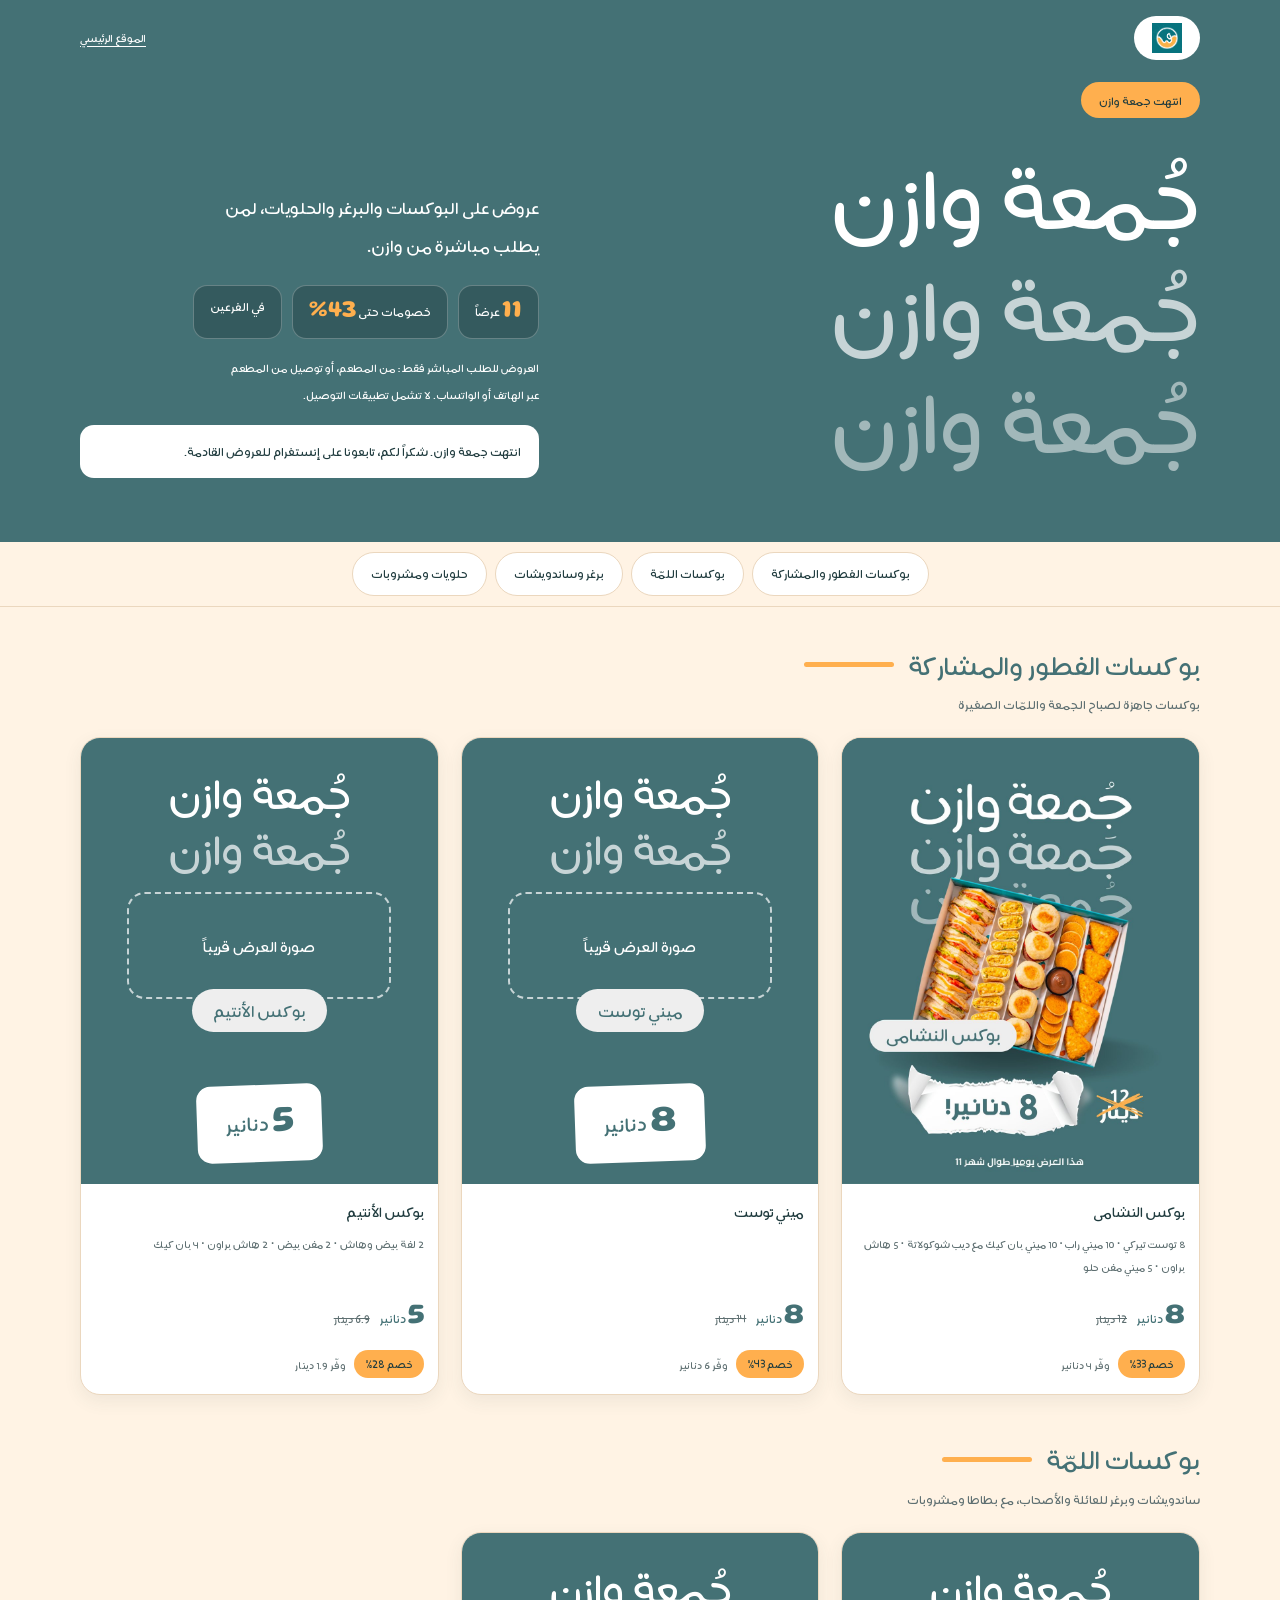
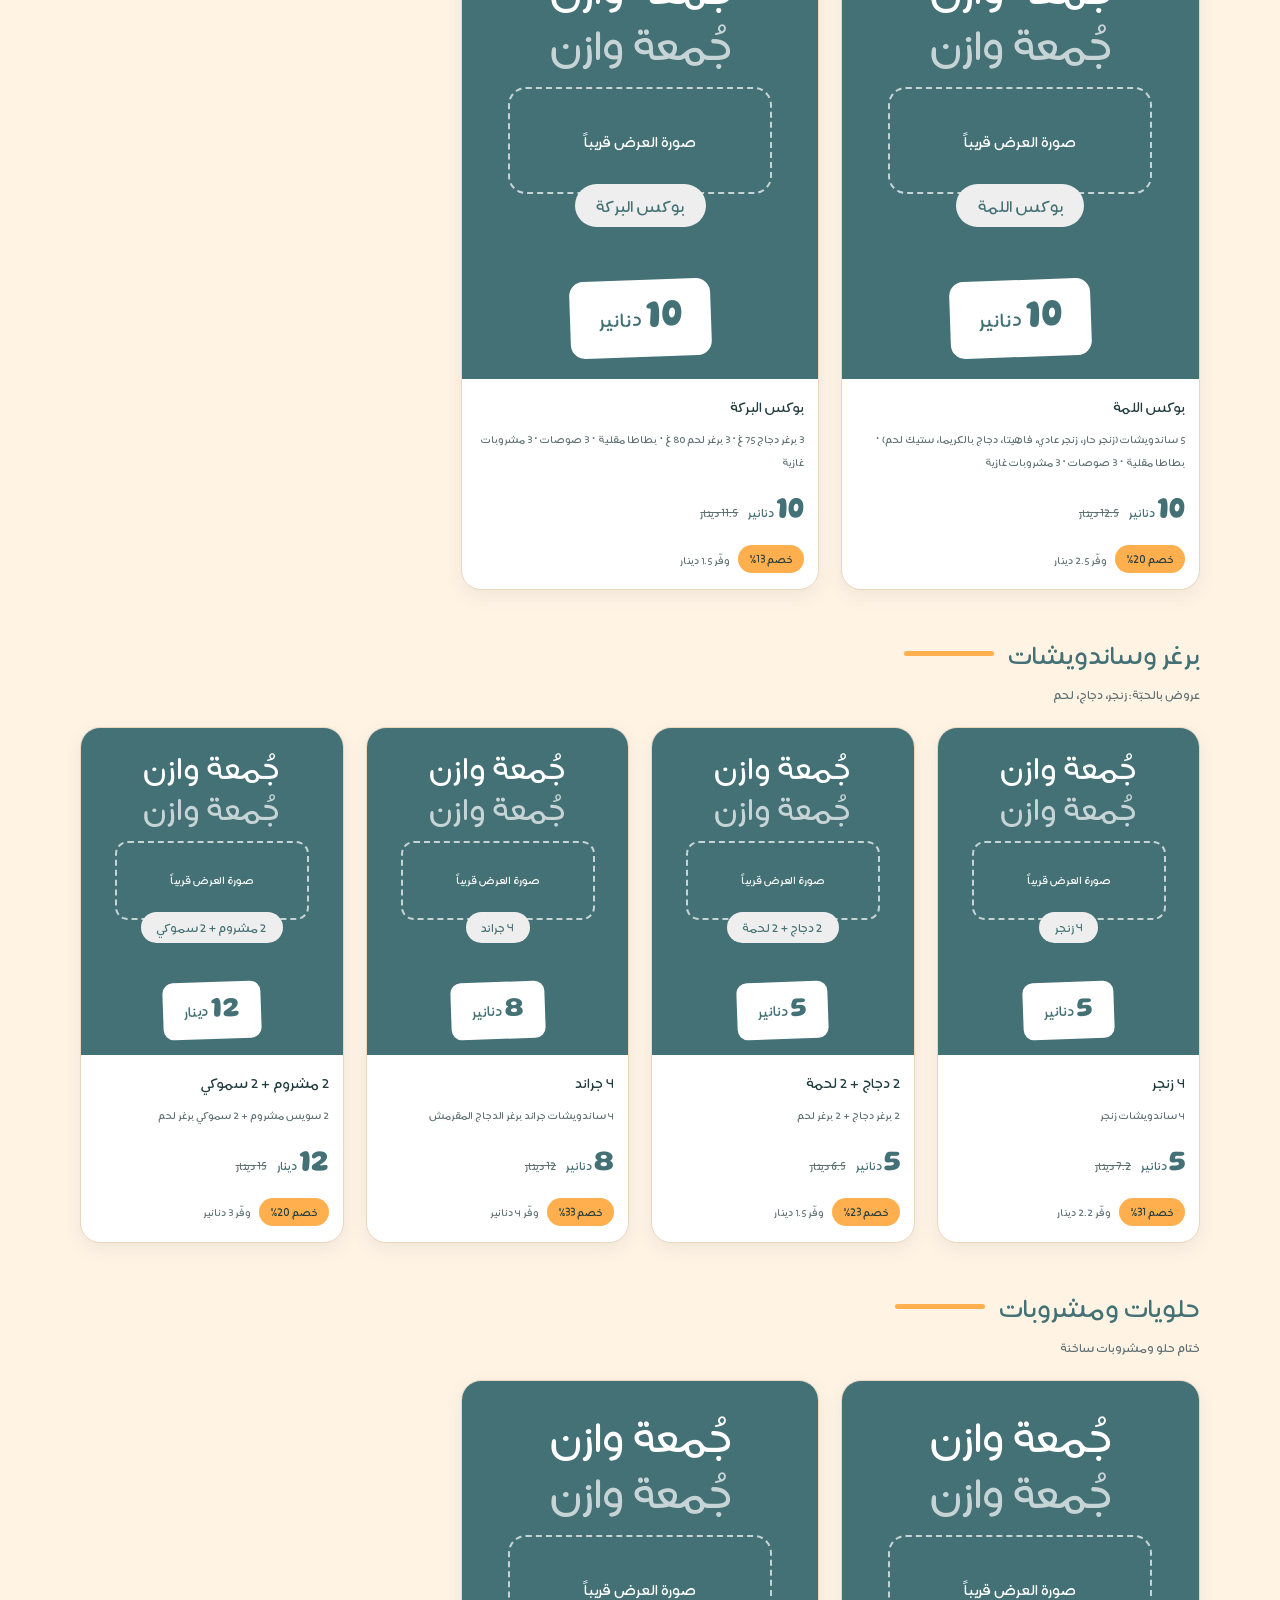
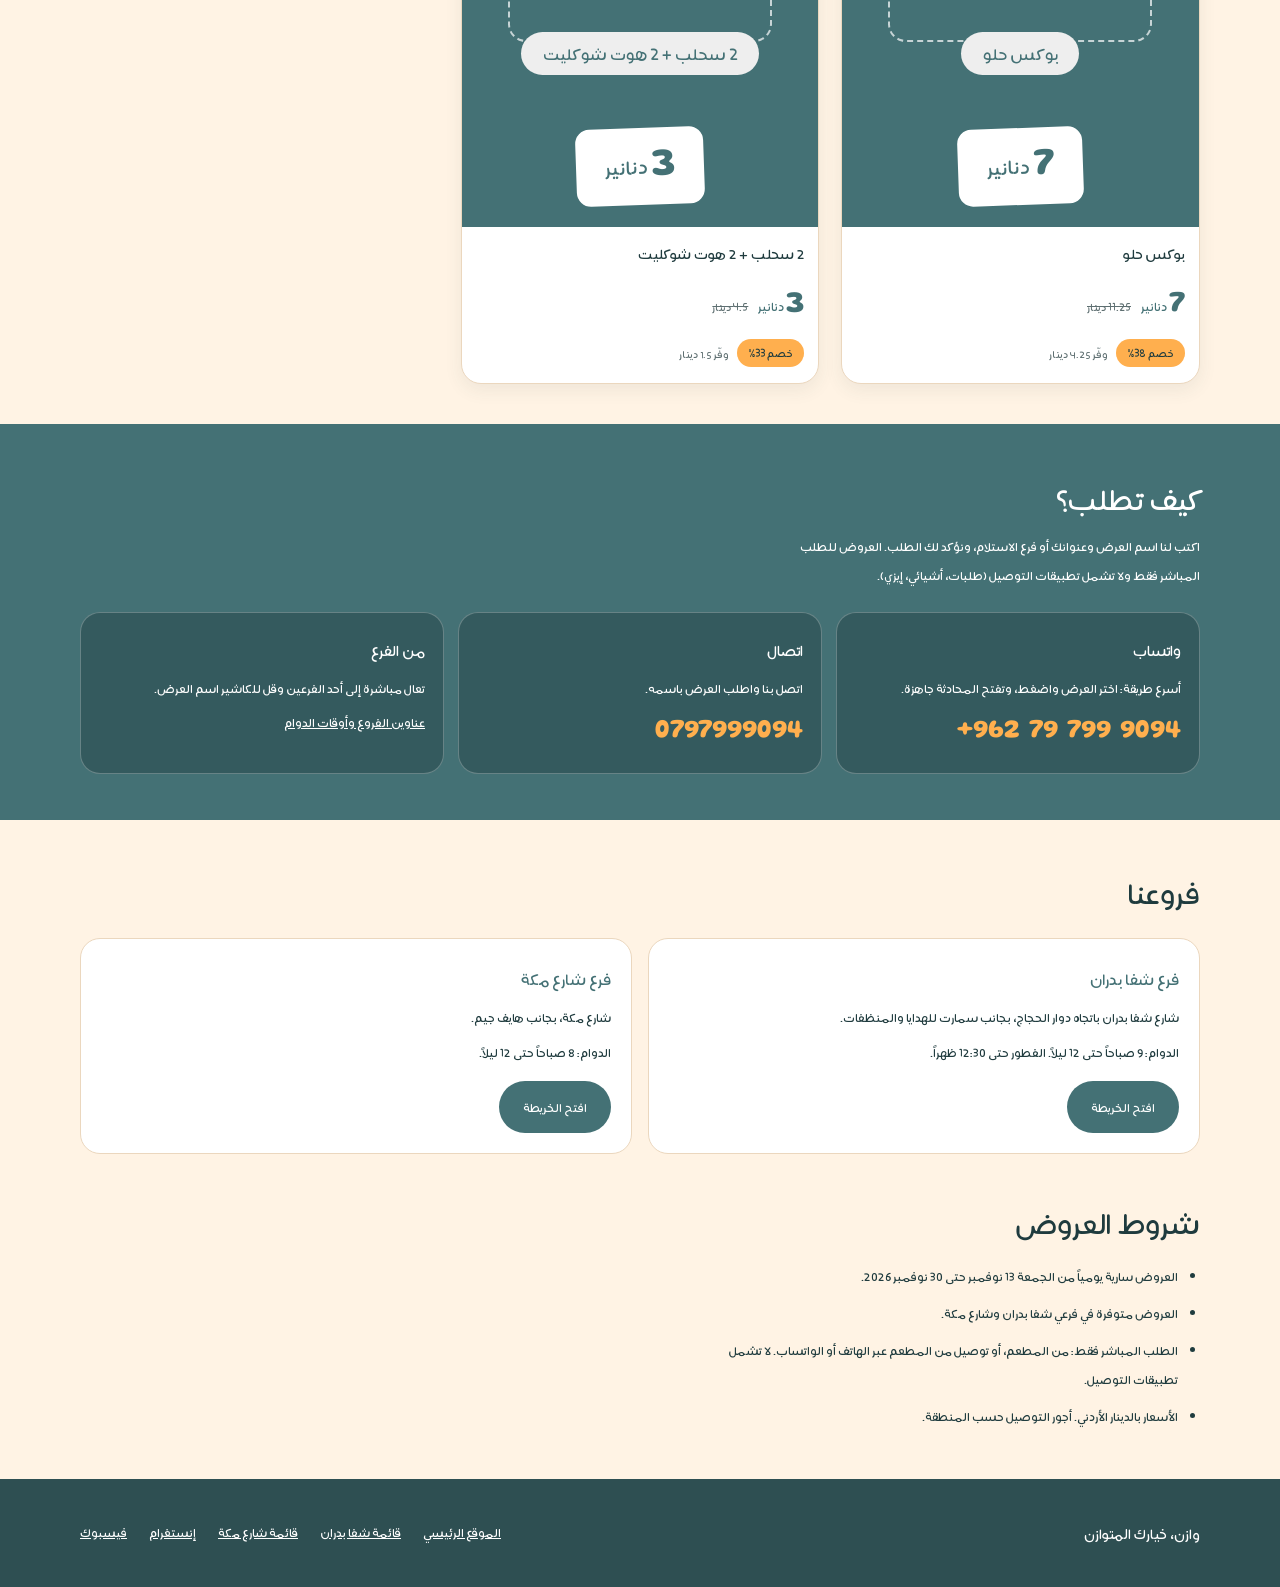
==== NovemberOffers/index.html @ 1a6496a3 "Add november offers" ====
<!doctype html>
<html lang="ar" dir="rtl">
<head>
<meta charset="utf-8">
<meta name="viewport" content="width=device-width, initial-scale=1">
<title>جمعة وازن | عروض الطلب المباشر حتى 30 نوفمبر</title>
<meta name="description" content="11 عرضاً بخصومات حتى 43% من وازن: بوكس النشامى بـ 8 دنانير بدل 12، وبوكس اللمة، وعروض البرغر والحلويات. للطلب المباشر عبر الواتساب أو الهاتف أو من الفرع، من 13 حتى 30 نوفمبر.">
<meta name="theme-color" content="#447175">
<link rel="canonical" href="https://wazenfoods.com/wazen-friday.html">
<meta property="og:type" content="website">
<meta property="og:locale" content="ar_JO">
<meta property="og:title" content="جمعة وازن | عروض الطلب المباشر حتى 30 نوفمبر">
<meta property="og:description" content="بوكس النشامى بـ 8 دنانير بدل 12، وخصومات حتى 43% على البوكسات والبرغر والحلويات. من 13 حتى 30 نوفمبر.">
<meta property="og:url" content="https://wazenfoods.com/wazen-friday.html">
<meta property="og:image" content="https://wazenfoods.com/images/offers/nashama-box.jpg">
<meta name="twitter:card" content="summary_large_image">
<style>
/* Fonts from the brand guideline. Put the files in /fonts with these names;
   until then the page uses the device's Arabic font. */
@font-face{font-family:"Hekaya FF";src:local("Hekaya FF Light"),local("HekayaFF-Light"),url("fonts/HekayaFF-Light.woff2") format("woff2");font-weight:300;font-display:swap}
@font-face{font-family:"Gluten";src:local("Gluten Bold"),url("fonts/Gluten-Bold.woff2") format("woff2");font-weight:700;font-display:swap}

:root{
  --teal:#447175;        /* background colour of the Jumaa Wazen poster */
  --teal-deep:#2E4F52;
  --ink:#1F3B3E;
  --echo-1:#C7D4D6;      /* 2nd echo line in the poster */
  --echo-2:#A2B8BA;      /* 3rd echo line in the poster */
  --orange:#FFAF4E;      /* Orange Pastel, brand guideline (RGB 255,175,78) */
  --cream:#FFF3E4;
  --line:#EBD7BE;
  --muted:#5E6F71;
  --radius:20px;
  --font-ar:"Hekaya FF","Segoe UI",Tahoma,"Noto Sans Arabic",system-ui,sans-serif;
  --font-num:"Gluten","Segoe UI",Tahoma,system-ui,sans-serif;
}
*{box-sizing:border-box}
html{scroll-behavior:smooth;-webkit-text-size-adjust:100%}
@media (prefers-reduced-motion:reduce){html{scroll-behavior:auto}*{transition:none!important}}
body{margin:0;background:var(--cream);color:var(--ink);font-family:var(--font-ar);font-weight:300;font-synthesis:none;font-size:1.0625rem;line-height:1.7}
h1,h2,h3,p,ul{margin:0}
img{max-width:100%;display:block}
a{color:inherit}
:focus-visible{outline:3px solid var(--orange);outline-offset:3px}
.skip{position:absolute;inset-inline-start:12px;top:-80px;background:#fff;color:var(--ink);padding:10px 16px;border-radius:10px;z-index:100}
.skip:focus{top:12px}
.wrap{width:min(1120px,100% - 32px);margin-inline:auto}
.vh{position:absolute;width:1px;height:1px;overflow:hidden;clip:rect(0 0 0 0);white-space:nowrap}
.num{font-family:var(--font-num);font-weight:700}

/* buttons */
.btn{display:inline-flex;align-items:center;justify-content:center;gap:8px;min-height:48px;padding:10px 22px;border-radius:999px;text-decoration:none;font-size:1.05rem;border:2px solid transparent;cursor:pointer;transition:transform .15s}
.btn:hover{transform:translateY(-2px)}
.btn svg{width:20px;height:20px;flex:none}
.btn-primary{background:var(--orange);color:var(--ink)}
.btn-ghost{border-color:#fff;color:#fff}
.btn-ghost:hover{background:rgba(255,255,255,.14)}

/* hero */
.hero{background:var(--teal);color:#fff;padding:16px 0 44px;overflow:hidden}
.top{display:flex;align-items:center;justify-content:space-between;gap:12px;padding-bottom:22px}
.logo{display:inline-flex;align-items:center;background:#fff;border-radius:999px;padding:6px 18px;min-height:44px;text-decoration:none}
.logo img{height:30px;width:auto}
.logo .wm{font-size:1.3rem;color:var(--teal)}
.toplink{font-size:.95rem;text-decoration:underline;text-underline-offset:4px;min-height:44px;display:inline-flex;align-items:center}
.hero-grid{display:grid;gap:8px 40px}
.chip{display:inline-block;background:var(--orange);color:var(--ink);border-radius:999px;padding:6px 18px;font-size:1rem;line-height:1.5}
.title{font-weight:300;line-height:.92;margin:18px 0 6px;font-size:clamp(4rem,19vw,9rem)}
.title span{display:block;white-space:nowrap}
.title span:nth-child(2){color:var(--echo-1)}
.title span:nth-child(3){color:var(--echo-2)}
.lead{font-size:clamp(1.15rem,3.6vw,1.5rem);line-height:1.6;margin-top:14px;max-width:34ch}
.stats{list-style:none;padding:0;margin:20px 0 0;display:flex;flex-wrap:wrap;gap:10px}
.stats li{background:rgba(31,59,62,.4);border:1px solid rgba(255,255,255,.25);border-radius:14px;padding:6px 16px;font-size:1.05rem}
.stats .num{font-size:1.5rem;color:var(--orange)}
.cta{display:flex;flex-wrap:wrap;gap:12px;margin-top:24px}
.note{margin-top:16px;font-size:.98rem;max-width:46ch}
.ended-note{display:none;margin-top:16px;background:#fff;color:var(--ink);border-radius:14px;padding:12px 18px}
@media (min-width:900px){
  .hero{padding-bottom:64px}
  .hero-grid{grid-template-columns:1.15fr .85fr;align-items:end}
  .title{font-size:clamp(5rem,9.5vw,8.5rem)}
}

/* category nav */
.cats{background:var(--cream);position:sticky;top:0;z-index:20;border-bottom:1px solid var(--line)}
.cats ul{display:flex;gap:8px;overflow-x:auto;padding:10px 16px;margin:0;list-style:none;scrollbar-width:none;justify-content:flex-start}
.cats ul::-webkit-scrollbar{display:none}
.cats a{white-space:nowrap;display:inline-flex;align-items:center;min-height:44px;padding:0 18px;border-radius:999px;background:#fff;border:1px solid var(--line);text-decoration:none}
.cats a:hover{border-color:var(--teal)}
@media (min-width:900px){.cats ul{justify-content:center}}

/* offers */
.cat{padding-block:34px 6px;scroll-margin-top:64px}
.cat h2{font-weight:300;font-size:clamp(1.7rem,5vw,2.3rem);line-height:1.3;color:var(--teal);display:flex;align-items:center;gap:14px}
.cat h2::after{content:"";height:5px;width:90px;background:var(--orange);border-radius:5px}
.sub{color:var(--muted);margin-top:2px}
.grid{display:grid;grid-template-columns:repeat(2,minmax(0,1fr));gap:14px;margin-top:18px}
@media (min-width:900px){
  .grid{gap:22px}
  .grid.c3{grid-template-columns:repeat(3,minmax(0,1fr))}
  .grid.c4{grid-template-columns:repeat(4,minmax(0,1fr))}
  .grid.c2{grid-template-columns:repeat(3,minmax(0,1fr))}
}
.card{background:#fff;border-radius:var(--radius);overflow:hidden;border:1px solid var(--line);display:flex;flex-direction:column;box-shadow:0 6px 18px rgba(46,79,82,.08);scroll-margin-top:72px}
.poster{position:relative;aspect-ratio:4/5;background:var(--teal);container-type:inline-size;overflow:hidden}
.poster img{position:absolute;inset:0;width:100%;height:100%;object-fit:cover}
.body{padding:14px 14px 16px;display:flex;flex-direction:column;gap:8px;flex:1}
.body h3{font-weight:300;font-size:1.25rem;line-height:1.35}
.desc{font-size:.92rem;color:var(--muted);line-height:1.55}
.price{display:flex;align-items:baseline;flex-wrap:wrap;gap:2px 10px;margin-top:auto;padding-top:4px}
.now{color:var(--teal);font-size:1.1rem}
.now .num{font-size:1.9rem}
.was{color:var(--muted);font-size:.95rem}
.save{font-size:.92rem;color:var(--muted);display:flex;align-items:center;flex-wrap:wrap;gap:4px 8px}
.badge{background:var(--orange);color:var(--ink);border-radius:999px;padding:1px 12px;font-size:.95rem}
.card .btn{background:var(--teal);color:#fff;width:100%;min-height:46px;font-size:1.05rem;padding:8px 10px;margin-top:4px;text-align:center}

/* placeholder poster (shown until the real image file exists) */
.ph{position:absolute;inset:0;display:flex;flex-direction:column;align-items:center;padding:7cqw 5cqw 6cqw;color:#fff;text-align:center}
.ph-echo{line-height:.92;font-size:17cqw}
.ph-echo span{display:block}
.ph-echo span:nth-child(2){color:var(--echo-1)}
.ph-frame{margin-top:5cqw;width:74cqw;height:30cqw;border:.8cqw dashed rgba(255,255,255,.7);border-radius:5cqw;display:grid;place-items:center;font-size:6cqw}
.ph-pill{background:#EEE;color:var(--teal);border-radius:999px;padding:1.5cqw 6cqw;font-size:6.5cqw;margin-top:-3cqw;max-width:90cqw;line-height:1.4}
.ph-tag{margin-top:auto;background:#fff;color:var(--teal);border-radius:4cqw;padding:1.5cqw 8cqw;font-size:8cqw;transform:rotate(-2deg)}
.ph-tag .num{font-size:11cqw}

/* how to order */
.order{background:var(--teal);color:#fff;padding-block:46px;margin-top:34px}
.order h2,.branches h2,.terms h2{font-weight:300;font-size:clamp(1.8rem,6vw,2.6rem);line-height:1.3}
.order .intro{margin-top:8px;max-width:60ch}
.ways{display:grid;gap:14px;margin-top:22px}
@media (min-width:800px){.ways{grid-template-columns:repeat(3,1fr)}}
.way{display:flex;flex-direction:column;gap:6px;background:rgba(31,59,62,.4);border:1px solid rgba(255,255,255,.25);border-radius:var(--radius);padding:18px;text-decoration:none;color:#fff}
.way h3{font-weight:300;font-size:1.35rem}
.way .big{font-family:var(--font-num);font-weight:700;font-size:1.7rem;color:var(--orange)}
a.way:hover{border-color:#fff}

/* branches + terms */
.branches{padding-block:44px 8px}
.bgrid{display:grid;gap:16px;margin-top:20px}
@media (min-width:800px){.bgrid{grid-template-columns:repeat(2,1fr)}}
.branch{background:#fff;border:1px solid var(--line);border-radius:var(--radius);padding:20px;display:flex;flex-direction:column;gap:6px}
.branch h3{font-weight:300;font-size:1.4rem;color:var(--teal)}
.branch .btn{align-self:flex-start;margin-top:8px;background:var(--teal);color:#fff}
.terms{padding-block:32px 48px}
.terms ul{margin:14px 0 0;padding-inline-start:1.3em;display:grid;gap:8px;max-width:70ch}

/* footer + sticky bar */
.foot{background:var(--teal-deep);color:#fff;padding:32px 0 104px}
.foot .wrap{display:flex;flex-wrap:wrap;gap:16px 32px;align-items:center;justify-content:space-between}
.foot .tag{font-size:1.25rem}
.foot nav{display:flex;flex-wrap:wrap;gap:6px 22px}
.foot nav a{min-height:44px;display:inline-flex;align-items:center}
.bar{position:fixed;inset-inline:0;bottom:0;z-index:30;display:flex;gap:10px;padding:10px 16px calc(10px + env(safe-area-inset-bottom));background:rgba(31,59,62,.97)}
.bar .btn{flex:1}
@media (min-width:800px){.bar{display:none}.foot{padding-bottom:32px}}

/* after the offer ends (set by the script below) */
.ended .bar,.ended .card .btn,.ended .cta{display:none}
.ended .ended-note{display:block}
</style>
</head>
<body>
<a class="skip" href="#offers">تخطَّ إلى العروض</a>

<header class="hero">
  <div class="wrap">
    <div class="top">
      <a class="logo" href="index.html" aria-label="وازن - الصفحة الرئيسية"><img src="../assets/images/logo.png" alt="وازن" height="30" onerror="this.replaceWith(Object.assign(document.createElement('span'),{className:'wm',textContent:'وازن'}))"></a>
      <a class="toplink" href="index.html">الموقع الرئيسي</a>
    </div>
    <div class="hero-grid">
      <div>
        <p class="chip" id="status">يومياً من الجمعة 13 حتى 30 نوفمبر</p>
        <h1 class="title"><span>جُمعة وازن</span><span aria-hidden="true">جُمعة وازن</span><span aria-hidden="true">جُمعة وازن</span></h1>
      </div>
      <div>
        <p class="lead">عروض على البوكسات والبرغر والحلويات، لمن يطلب مباشرة من وازن.</p>
        <ul class="stats">
          <li><span class="num">11</span> عرضاً</li>
          <li>خصومات حتى <span class="num">43%</span></li>
          <li>في الفرعين</li>
        </ul>
        <div class="cta">
          <a class="btn btn-primary" href="https://wa.me/962797999094?text=%D9%85%D8%B1%D8%AD%D8%A8%D8%A7%D9%8B%20%D9%88%D8%A7%D8%B2%D9%86%D8%8C%20%D8%A8%D8%AF%D9%8A%20%D8%A3%D8%B7%D9%84%D8%A8%20%D9%85%D9%86%20%D8%B9%D8%B1%D9%88%D8%B6%20%D8%AC%D9%85%D8%B9%D8%A9%20%D9%88%D8%A7%D8%B2%D9%86." rel="noopener"><svg viewBox="0 0 24 24" fill="none" stroke="currentColor" stroke-width="2" stroke-linecap="round" stroke-linejoin="round" aria-hidden="true"><path d="M21 12a8 8 0 0 1-11.7 7.1L4 20.5l1.5-4.7A8 8 0 1 1 21 12Z"/></svg>اطلب عبر واتساب</a>
          <a class="btn btn-ghost" href="tel:0797999094"><svg viewBox="0 0 24 24" fill="none" stroke="currentColor" stroke-width="2" stroke-linecap="round" stroke-linejoin="round" aria-hidden="true"><path d="M22 16.9v3a2 2 0 0 1-2.2 2 19.8 19.8 0 0 1-8.6-3.1 19.5 19.5 0 0 1-6-6A19.8 19.8 0 0 1 2.1 4.2 2 2 0 0 1 4.1 2h3a2 2 0 0 1 2 1.7c.1 1 .4 1.9.7 2.8a2 2 0 0 1-.5 2.1L8.1 9.9a16 16 0 0 0 6 6l1.3-1.3a2 2 0 0 1 2.1-.4c.9.3 1.8.6 2.8.7a2 2 0 0 1 1.7 2Z"/></svg>اتصل <bdi dir="ltr">0797999094</bdi></a>
        </div>
        <p class="note">العروض للطلب المباشر فقط: من المطعم، أو توصيل من المطعم عبر الهاتف أو الواتساب. لا تشمل تطبيقات التوصيل.</p>
        <p class="ended-note">انتهت جمعة وازن. شكراً لكم، تابعونا على إنستغرام للعروض القادمة.</p>
      </div>
    </div>
  </div>
</header>

<nav class="cats" aria-label="أقسام العروض"><ul><li><a href="#breakfast">بوكسات الفطور والمشاركة</a></li><li><a href="#lamma">بوكسات اللمّة</a></li><li><a href="#burgers">برغر وساندويشات</a></li><li><a href="#sweet">حلويات ومشروبات</a></li></ul></nav>

<main id="offers">

    <section class="cat" id="breakfast" aria-labelledby="h-breakfast">
      <div class="wrap">
        <h2 id="h-breakfast">بوكسات الفطور والمشاركة</h2>
        <p class="sub">بوكسات جاهزة لصباح الجمعة واللمّات الصغيرة</p>
        <div class="grid c3">
        <article class="card" id="nashama-box">
          <div class="poster">
            <div class="ph" aria-hidden="true">
              <div class="ph-echo"><span>جُمعة وازن</span><span>جُمعة وازن</span></div>
              <div class="ph-frame">صورة العرض قريباً</div>
              <div class="ph-pill">بوكس النشامى</div>
              <div class="ph-tag"><span class="num">8</span> دنانير</div>
            </div>
            <img src="images/offers/nashama-box.jpg" width="1080" height="1350" loading="lazy" alt="بوكس النشامى بسعر 8 دنانير بدل 12 دينار - جمعة وازن" onerror="this.style.display='none'">
          </div>
          <div class="body">
            <h3>بوكس النشامى</h3>
            <p class="desc">8 توست تيركي · 10 ميني راب · 10 ميني بان كيك مع ديب شوكولاتة · 5 هاش براون · 5 ميني مفن حلو</p>
            <p class="price"><span class="now"><span class="num">8</span> دنانير</span> <span class="vh">بدلاً من</span><s class="was">12 دينار</s></p>
            <p class="save"><span class="badge">خصم 33%</span> وفّر 4 دنانير</p>
            <a class="btn" href="https://wa.me/962797999094?text=%D9%85%D8%B1%D8%AD%D8%A8%D8%A7%D9%8B%20%D9%88%D8%A7%D8%B2%D9%86%D8%8C%20%D8%A8%D8%AF%D9%8A%20%D8%A3%D8%B7%D9%84%D8%A8%20%D9%85%D9%86%20%D8%B9%D8%B1%D9%88%D8%B6%20%D8%AC%D9%85%D8%B9%D8%A9%20%D9%88%D8%A7%D8%B2%D9%86%3A%20%D8%A8%D9%88%D9%83%D8%B3%20%D8%A7%D9%84%D9%86%D8%B4%D8%A7%D9%85%D9%89%20%D8%A8%D8%B3%D8%B9%D8%B1%208%20%D8%AF%D9%86%D8%A7%D9%86%D9%8A%D8%B1." rel="noopener" aria-label="اطلب الآن: بوكس النشامى عبر واتساب">اطلب الآن</a>
          </div>
        </article>
        <article class="card" id="mini-toast">
          <div class="poster">
            <div class="ph" aria-hidden="true">
              <div class="ph-echo"><span>جُمعة وازن</span><span>جُمعة وازن</span></div>
              <div class="ph-frame">صورة العرض قريباً</div>
              <div class="ph-pill">ميني توست</div>
              <div class="ph-tag"><span class="num">8</span> دنانير</div>
            </div>
            <img src="images/offers/mini-toast.jpg" width="1080" height="1350" loading="lazy" alt="ميني توست بسعر 8 دنانير بدل 14 دينار - جمعة وازن" onerror="this.style.display='none'">
          </div>
          <div class="body">
            <h3>ميني توست</h3>

            <p class="price"><span class="now"><span class="num">8</span> دنانير</span> <span class="vh">بدلاً من</span><s class="was">14 دينار</s></p>
            <p class="save"><span class="badge">خصم 43%</span> وفّر 6 دنانير</p>
            <a class="btn" href="https://wa.me/962797999094?text=%D9%85%D8%B1%D8%AD%D8%A8%D8%A7%D9%8B%20%D9%88%D8%A7%D8%B2%D9%86%D8%8C%20%D8%A8%D8%AF%D9%8A%20%D8%A3%D8%B7%D9%84%D8%A8%20%D9%85%D9%86%20%D8%B9%D8%B1%D9%88%D8%B6%20%D8%AC%D9%85%D8%B9%D8%A9%20%D9%88%D8%A7%D8%B2%D9%86%3A%20%D9%85%D9%8A%D9%86%D9%8A%20%D8%AA%D9%88%D8%B3%D8%AA%20%D8%A8%D8%B3%D8%B9%D8%B1%208%20%D8%AF%D9%86%D8%A7%D9%86%D9%8A%D8%B1." rel="noopener" aria-label="اطلب الآن: ميني توست عبر واتساب">اطلب الآن</a>
          </div>
        </article>
        <article class="card" id="intim-box">
          <div class="poster">
            <div class="ph" aria-hidden="true">
              <div class="ph-echo"><span>جُمعة وازن</span><span>جُمعة وازن</span></div>
              <div class="ph-frame">صورة العرض قريباً</div>
              <div class="ph-pill">بوكس الأنتيم</div>
              <div class="ph-tag"><span class="num">5</span> دنانير</div>
            </div>
            <img src="images/offers/intim-box.jpg" width="1080" height="1350" loading="lazy" alt="بوكس الأنتيم بسعر 5 دنانير بدل 6.9 دينار - جمعة وازن" onerror="this.style.display='none'">
          </div>
          <div class="body">
            <h3>بوكس الأنتيم</h3>
            <p class="desc">2 لفة بيض وهاش · 2 مفن بيض · 2 هاش براون · 4 بان كيك</p>
            <p class="price"><span class="now"><span class="num">5</span> دنانير</span> <span class="vh">بدلاً من</span><s class="was">6.9 دينار</s></p>
            <p class="save"><span class="badge">خصم 28%</span> وفّر 1.9 دينار</p>
            <a class="btn" href="https://wa.me/962797999094?text=%D9%85%D8%B1%D8%AD%D8%A8%D8%A7%D9%8B%20%D9%88%D8%A7%D8%B2%D9%86%D8%8C%20%D8%A8%D8%AF%D9%8A%20%D8%A3%D8%B7%D9%84%D8%A8%20%D9%85%D9%86%20%D8%B9%D8%B1%D9%88%D8%B6%20%D8%AC%D9%85%D8%B9%D8%A9%20%D9%88%D8%A7%D8%B2%D9%86%3A%20%D8%A8%D9%88%D9%83%D8%B3%20%D8%A7%D9%84%D8%A3%D9%86%D8%AA%D9%8A%D9%85%20%D8%A8%D8%B3%D8%B9%D8%B1%205%20%D8%AF%D9%86%D8%A7%D9%86%D9%8A%D8%B1." rel="noopener" aria-label="اطلب الآن: بوكس الأنتيم عبر واتساب">اطلب الآن</a>
          </div>
        </article>
        </div>
      </div>
    </section>
    <section class="cat" id="lamma" aria-labelledby="h-lamma">
      <div class="wrap">
        <h2 id="h-lamma">بوكسات اللمّة</h2>
        <p class="sub">ساندويشات وبرغر للعائلة والأصحاب، مع بطاطا ومشروبات</p>
        <div class="grid c2">
        <article class="card" id="lammeh-box">
          <div class="poster">
            <div class="ph" aria-hidden="true">
              <div class="ph-echo"><span>جُمعة وازن</span><span>جُمعة وازن</span></div>
              <div class="ph-frame">صورة العرض قريباً</div>
              <div class="ph-pill">بوكس اللمة</div>
              <div class="ph-tag"><span class="num">10</span> دنانير</div>
            </div>
            <img src="images/offers/lammeh-box.jpg" width="1080" height="1350" loading="lazy" alt="بوكس اللمة بسعر 10 دنانير بدل 12.5 دينار - جمعة وازن" onerror="this.style.display='none'">
          </div>
          <div class="body">
            <h3>بوكس اللمة</h3>
            <p class="desc">5 ساندويشات (زنجر حار، زنجر عادي، فاهيتا، دجاج بالكريما، ستيك لحم) · بطاطا مقلية · 3 صوصات · 3 مشروبات غازية</p>
            <p class="price"><span class="now"><span class="num">10</span> دنانير</span> <span class="vh">بدلاً من</span><s class="was">12.5 دينار</s></p>
            <p class="save"><span class="badge">خصم 20%</span> وفّر 2.5 دينار</p>
            <a class="btn" href="https://wa.me/962797999094?text=%D9%85%D8%B1%D8%AD%D8%A8%D8%A7%D9%8B%20%D9%88%D8%A7%D8%B2%D9%86%D8%8C%20%D8%A8%D8%AF%D9%8A%20%D8%A3%D8%B7%D9%84%D8%A8%20%D9%85%D9%86%20%D8%B9%D8%B1%D9%88%D8%B6%20%D8%AC%D9%85%D8%B9%D8%A9%20%D9%88%D8%A7%D8%B2%D9%86%3A%20%D8%A8%D9%88%D9%83%D8%B3%20%D8%A7%D9%84%D9%84%D9%85%D8%A9%20%D8%A8%D8%B3%D8%B9%D8%B1%2010%20%D8%AF%D9%86%D8%A7%D9%86%D9%8A%D8%B1." rel="noopener" aria-label="اطلب الآن: بوكس اللمة عبر واتساب">اطلب الآن</a>
          </div>
        </article>
        <article class="card" id="barakeh-box">
          <div class="poster">
            <div class="ph" aria-hidden="true">
              <div class="ph-echo"><span>جُمعة وازن</span><span>جُمعة وازن</span></div>
              <div class="ph-frame">صورة العرض قريباً</div>
              <div class="ph-pill">بوكس البركة</div>
              <div class="ph-tag"><span class="num">10</span> دنانير</div>
            </div>
            <img src="images/offers/barakeh-box.jpg" width="1080" height="1350" loading="lazy" alt="بوكس البركة بسعر 10 دنانير بدل 11.5 دينار - جمعة وازن" onerror="this.style.display='none'">
          </div>
          <div class="body">
            <h3>بوكس البركة</h3>
            <p class="desc">3 برغر دجاج 75 غ · 3 برغر لحم 80 غ · بطاطا مقلية · 3 صوصات · 3 مشروبات غازية</p>
            <p class="price"><span class="now"><span class="num">10</span> دنانير</span> <span class="vh">بدلاً من</span><s class="was">11.5 دينار</s></p>
            <p class="save"><span class="badge">خصم 13%</span> وفّر 1.5 دينار</p>
            <a class="btn" href="https://wa.me/962797999094?text=%D9%85%D8%B1%D8%AD%D8%A8%D8%A7%D9%8B%20%D9%88%D8%A7%D8%B2%D9%86%D8%8C%20%D8%A8%D8%AF%D9%8A%20%D8%A3%D8%B7%D9%84%D8%A8%20%D9%85%D9%86%20%D8%B9%D8%B1%D9%88%D8%B6%20%D8%AC%D9%85%D8%B9%D8%A9%20%D9%88%D8%A7%D8%B2%D9%86%3A%20%D8%A8%D9%88%D9%83%D8%B3%20%D8%A7%D9%84%D8%A8%D8%B1%D9%83%D8%A9%20%D8%A8%D8%B3%D8%B9%D8%B1%2010%20%D8%AF%D9%86%D8%A7%D9%86%D9%8A%D8%B1." rel="noopener" aria-label="اطلب الآن: بوكس البركة عبر واتساب">اطلب الآن</a>
          </div>
        </article>
        </div>
      </div>
    </section>
    <section class="cat" id="burgers" aria-labelledby="h-burgers">
      <div class="wrap">
        <h2 id="h-burgers">برغر وساندويشات</h2>
        <p class="sub">عروض بالحبّة: زنجر، دجاج، لحم</p>
        <div class="grid c4">
        <article class="card" id="zinger-4">
          <div class="poster">
            <div class="ph" aria-hidden="true">
              <div class="ph-echo"><span>جُمعة وازن</span><span>جُمعة وازن</span></div>
              <div class="ph-frame">صورة العرض قريباً</div>
              <div class="ph-pill">4 زنجر</div>
              <div class="ph-tag"><span class="num">5</span> دنانير</div>
            </div>
            <img src="images/offers/zinger-4.jpg" width="1080" height="1350" loading="lazy" alt="4 زنجر بسعر 5 دنانير بدل 7.2 دينار - جمعة وازن" onerror="this.style.display='none'">
          </div>
          <div class="body">
            <h3>4 زنجر</h3>
            <p class="desc">4 ساندويشات زنجر</p>
            <p class="price"><span class="now"><span class="num">5</span> دنانير</span> <span class="vh">بدلاً من</span><s class="was">7.2 دينار</s></p>
            <p class="save"><span class="badge">خصم 31%</span> وفّر 2.2 دينار</p>
            <a class="btn" href="https://wa.me/962797999094?text=%D9%85%D8%B1%D8%AD%D8%A8%D8%A7%D9%8B%20%D9%88%D8%A7%D8%B2%D9%86%D8%8C%20%D8%A8%D8%AF%D9%8A%20%D8%A3%D8%B7%D9%84%D8%A8%20%D9%85%D9%86%20%D8%B9%D8%B1%D9%88%D8%B6%20%D8%AC%D9%85%D8%B9%D8%A9%20%D9%88%D8%A7%D8%B2%D9%86%3A%204%20%D8%B2%D9%86%D8%AC%D8%B1%20%D8%A8%D8%B3%D8%B9%D8%B1%205%20%D8%AF%D9%86%D8%A7%D9%86%D9%8A%D8%B1." rel="noopener" aria-label="اطلب الآن: 4 زنجر عبر واتساب">اطلب الآن</a>
          </div>
        </article>
        <article class="card" id="chicken-beef-2-2">
          <div class="poster">
            <div class="ph" aria-hidden="true">
              <div class="ph-echo"><span>جُمعة وازن</span><span>جُمعة وازن</span></div>
              <div class="ph-frame">صورة العرض قريباً</div>
              <div class="ph-pill">2 دجاج + 2 لحمة</div>
              <div class="ph-tag"><span class="num">5</span> دنانير</div>
            </div>
            <img src="images/offers/chicken-beef-2-2.jpg" width="1080" height="1350" loading="lazy" alt="2 دجاج + 2 لحمة بسعر 5 دنانير بدل 6.5 دينار - جمعة وازن" onerror="this.style.display='none'">
          </div>
          <div class="body">
            <h3>2 دجاج + 2 لحمة</h3>
            <p class="desc">2 برغر دجاج + 2 برغر لحم</p>
            <p class="price"><span class="now"><span class="num">5</span> دنانير</span> <span class="vh">بدلاً من</span><s class="was">6.5 دينار</s></p>
            <p class="save"><span class="badge">خصم 23%</span> وفّر 1.5 دينار</p>
            <a class="btn" href="https://wa.me/962797999094?text=%D9%85%D8%B1%D8%AD%D8%A8%D8%A7%D9%8B%20%D9%88%D8%A7%D8%B2%D9%86%D8%8C%20%D8%A8%D8%AF%D9%8A%20%D8%A3%D8%B7%D9%84%D8%A8%20%D9%85%D9%86%20%D8%B9%D8%B1%D9%88%D8%B6%20%D8%AC%D9%85%D8%B9%D8%A9%20%D9%88%D8%A7%D8%B2%D9%86%3A%202%20%D8%AF%D8%AC%D8%A7%D8%AC%20%2B%202%20%D9%84%D8%AD%D9%85%D8%A9%20%D8%A8%D8%B3%D8%B9%D8%B1%205%20%D8%AF%D9%86%D8%A7%D9%86%D9%8A%D8%B1." rel="noopener" aria-label="اطلب الآن: 2 دجاج + 2 لحمة عبر واتساب">اطلب الآن</a>
          </div>
        </article>
        <article class="card" id="grand-4">
          <div class="poster">
            <div class="ph" aria-hidden="true">
              <div class="ph-echo"><span>جُمعة وازن</span><span>جُمعة وازن</span></div>
              <div class="ph-frame">صورة العرض قريباً</div>
              <div class="ph-pill">4 جراند</div>
              <div class="ph-tag"><span class="num">8</span> دنانير</div>
            </div>
            <img src="images/offers/grand-4.jpg" width="1080" height="1350" loading="lazy" alt="4 جراند بسعر 8 دنانير بدل 12 دينار - جمعة وازن" onerror="this.style.display='none'">
          </div>
          <div class="body">
            <h3>4 جراند</h3>
            <p class="desc">4 ساندويشات جراند برغر الدجاج المقرمش</p>
            <p class="price"><span class="now"><span class="num">8</span> دنانير</span> <span class="vh">بدلاً من</span><s class="was">12 دينار</s></p>
            <p class="save"><span class="badge">خصم 33%</span> وفّر 4 دنانير</p>
            <a class="btn" href="https://wa.me/962797999094?text=%D9%85%D8%B1%D8%AD%D8%A8%D8%A7%D9%8B%20%D9%88%D8%A7%D8%B2%D9%86%D8%8C%20%D8%A8%D8%AF%D9%8A%20%D8%A3%D8%B7%D9%84%D8%A8%20%D9%85%D9%86%20%D8%B9%D8%B1%D9%88%D8%B6%20%D8%AC%D9%85%D8%B9%D8%A9%20%D9%88%D8%A7%D8%B2%D9%86%3A%204%20%D8%AC%D8%B1%D8%A7%D9%86%D8%AF%20%D8%A8%D8%B3%D8%B9%D8%B1%208%20%D8%AF%D9%86%D8%A7%D9%86%D9%8A%D8%B1." rel="noopener" aria-label="اطلب الآن: 4 جراند عبر واتساب">اطلب الآن</a>
          </div>
        </article>
        <article class="card" id="mushroom-smoky-2-2">
          <div class="poster">
            <div class="ph" aria-hidden="true">
              <div class="ph-echo"><span>جُمعة وازن</span><span>جُمعة وازن</span></div>
              <div class="ph-frame">صورة العرض قريباً</div>
              <div class="ph-pill">2 مشروم + 2 سموكي</div>
              <div class="ph-tag"><span class="num">12</span> دينار</div>
            </div>
            <img src="images/offers/mushroom-smoky-2-2.jpg" width="1080" height="1350" loading="lazy" alt="2 مشروم + 2 سموكي بسعر 12 دينار بدل 15 دينار - جمعة وازن" onerror="this.style.display='none'">
          </div>
          <div class="body">
            <h3>2 مشروم + 2 سموكي</h3>
            <p class="desc">2 سويس مشروم + 2 سموكي برغر لحم</p>
            <p class="price"><span class="now"><span class="num">12</span> دينار</span> <span class="vh">بدلاً من</span><s class="was">15 دينار</s></p>
            <p class="save"><span class="badge">خصم 20%</span> وفّر 3 دنانير</p>
            <a class="btn" href="https://wa.me/962797999094?text=%D9%85%D8%B1%D8%AD%D8%A8%D8%A7%D9%8B%20%D9%88%D8%A7%D8%B2%D9%86%D8%8C%20%D8%A8%D8%AF%D9%8A%20%D8%A3%D8%B7%D9%84%D8%A8%20%D9%85%D9%86%20%D8%B9%D8%B1%D9%88%D8%B6%20%D8%AC%D9%85%D8%B9%D8%A9%20%D9%88%D8%A7%D8%B2%D9%86%3A%202%20%D9%85%D8%B4%D8%B1%D9%88%D9%85%20%2B%202%20%D8%B3%D9%85%D9%88%D9%83%D9%8A%20%D8%A8%D8%B3%D8%B9%D8%B1%2012%20%D8%AF%D9%8A%D9%86%D8%A7%D8%B1." rel="noopener" aria-label="اطلب الآن: 2 مشروم + 2 سموكي عبر واتساب">اطلب الآن</a>
          </div>
        </article>
        </div>
      </div>
    </section>
    <section class="cat" id="sweet" aria-labelledby="h-sweet">
      <div class="wrap">
        <h2 id="h-sweet">حلويات ومشروبات</h2>
        <p class="sub">ختام حلو ومشروبات ساخنة</p>
        <div class="grid c2">
        <article class="card" id="sweet-box">
          <div class="poster">
            <div class="ph" aria-hidden="true">
              <div class="ph-echo"><span>جُمعة وازن</span><span>جُمعة وازن</span></div>
              <div class="ph-frame">صورة العرض قريباً</div>
              <div class="ph-pill">بوكس حلو</div>
              <div class="ph-tag"><span class="num">7</span> دنانير</div>
            </div>
            <img src="images/offers/sweet-box.jpg" width="1080" height="1350" loading="lazy" alt="بوكس حلو بسعر 7 دنانير بدل 11.25 دينار - جمعة وازن" onerror="this.style.display='none'">
          </div>
          <div class="body">
            <h3>بوكس حلو</h3>

            <p class="price"><span class="now"><span class="num">7</span> دنانير</span> <span class="vh">بدلاً من</span><s class="was">11.25 دينار</s></p>
            <p class="save"><span class="badge">خصم 38%</span> وفّر 4.25 دينار</p>
            <a class="btn" href="https://wa.me/962797999094?text=%D9%85%D8%B1%D8%AD%D8%A8%D8%A7%D9%8B%20%D9%88%D8%A7%D8%B2%D9%86%D8%8C%20%D8%A8%D8%AF%D9%8A%20%D8%A3%D8%B7%D9%84%D8%A8%20%D9%85%D9%86%20%D8%B9%D8%B1%D9%88%D8%B6%20%D8%AC%D9%85%D8%B9%D8%A9%20%D9%88%D8%A7%D8%B2%D9%86%3A%20%D8%A8%D9%88%D9%83%D8%B3%20%D8%AD%D9%84%D9%88%20%D8%A8%D8%B3%D8%B9%D8%B1%207%20%D8%AF%D9%86%D8%A7%D9%86%D9%8A%D8%B1." rel="noopener" aria-label="اطلب الآن: بوكس حلو عبر واتساب">اطلب الآن</a>
          </div>
        </article>
        <article class="card" id="sahlab-hotchoc">
          <div class="poster">
            <div class="ph" aria-hidden="true">
              <div class="ph-echo"><span>جُمعة وازن</span><span>جُمعة وازن</span></div>
              <div class="ph-frame">صورة العرض قريباً</div>
              <div class="ph-pill">2 سحلب + 2 هوت شوكليت</div>
              <div class="ph-tag"><span class="num">3</span> دنانير</div>
            </div>
            <img src="images/offers/sahlab-hotchoc.jpg" width="1080" height="1350" loading="lazy" alt="2 سحلب + 2 هوت شوكليت بسعر 3 دنانير بدل 4.5 دينار - جمعة وازن" onerror="this.style.display='none'">
          </div>
          <div class="body">
            <h3>2 سحلب + 2 هوت شوكليت</h3>

            <p class="price"><span class="now"><span class="num">3</span> دنانير</span> <span class="vh">بدلاً من</span><s class="was">4.5 دينار</s></p>
            <p class="save"><span class="badge">خصم 33%</span> وفّر 1.5 دينار</p>
            <a class="btn" href="https://wa.me/962797999094?text=%D9%85%D8%B1%D8%AD%D8%A8%D8%A7%D9%8B%20%D9%88%D8%A7%D8%B2%D9%86%D8%8C%20%D8%A8%D8%AF%D9%8A%20%D8%A3%D8%B7%D9%84%D8%A8%20%D9%85%D9%86%20%D8%B9%D8%B1%D9%88%D8%B6%20%D8%AC%D9%85%D8%B9%D8%A9%20%D9%88%D8%A7%D8%B2%D9%86%3A%202%20%D8%B3%D8%AD%D9%84%D8%A8%20%2B%202%20%D9%87%D9%88%D8%AA%20%D8%B4%D9%88%D9%83%D9%84%D9%8A%D8%AA%20%D8%A8%D8%B3%D8%B9%D8%B1%203%20%D8%AF%D9%86%D8%A7%D9%86%D9%8A%D8%B1." rel="noopener" aria-label="اطلب الآن: 2 سحلب + 2 هوت شوكليت عبر واتساب">اطلب الآن</a>
          </div>
        </article>
        </div>
      </div>
    </section>

  <section class="order" id="order" aria-labelledby="h-order">
    <div class="wrap">
      <h2 id="h-order">كيف تطلب؟</h2>
      <p class="intro">اكتب لنا اسم العرض وعنوانك أو فرع الاستلام، ونؤكد لك الطلب. العروض للطلب المباشر فقط ولا تشمل تطبيقات التوصيل (طلبات، أشيائي، إيزي).</p>
      <div class="ways">
        <a class="way" href="https://wa.me/962797999094?text=%D9%85%D8%B1%D8%AD%D8%A8%D8%A7%D9%8B%20%D9%88%D8%A7%D8%B2%D9%86%D8%8C%20%D8%A8%D8%AF%D9%8A%20%D8%A3%D8%B7%D9%84%D8%A8%20%D9%85%D9%86%20%D8%B9%D8%B1%D9%88%D8%B6%20%D8%AC%D9%85%D8%B9%D8%A9%20%D9%88%D8%A7%D8%B2%D9%86." rel="noopener">
          <h3>واتساب</h3>
          <p>أسرع طريقة: اختر العرض واضغط، وتفتح المحادثة جاهزة.</p>
          <span class="big"><bdi dir="ltr">+962 79 799 9094</bdi></span>
        </a>
        <a class="way" href="tel:0797999094">
          <h3>اتصال</h3>
          <p>اتصل بنا واطلب العرض باسمه.</p>
          <span class="big"><bdi dir="ltr">0797999094</bdi></span>
        </a>
        <div class="way">
          <h3>من الفرع</h3>
          <p>تعال مباشرة إلى أحد الفرعين وقل للكاشير اسم العرض.</p>
          <a href="#branches">عناوين الفروع وأوقات الدوام</a>
        </div>
      </div>
    </div>
  </section>

  <section class="branches" id="branches" aria-labelledby="h-branches">
    <div class="wrap">
      <h2 id="h-branches">فروعنا</h2>
      <div class="bgrid">
        <article class="branch">
          <h3>فرع شفا بدران</h3>
          <p>شارع شفا بدران باتجاه دوار الحجاج، بجانب سمارت للهدايا والمنظفات.</p>
          <p>الدوام: 9 صباحاً حتى 12 ليلاً. الفطور حتى 12:30 ظهراً.</p>
          <a class="btn" href="https://maps.app.goo.gl/dwKAawiaqgEQkwiw6" rel="noopener">افتح الخريطة</a>
        </article>
        <article class="branch">
          <h3>فرع شارع مكة</h3>
          <p>شارع مكة، بجانب هايف جيم.</p>
          <p>الدوام: 8 صباحاً حتى 12 ليلاً.</p>
          <a class="btn" href="https://maps.app.goo.gl/EP2jG9d6k3Xn8FKA8" rel="noopener">افتح الخريطة</a>
        </article>
      </div>
    </div>
  </section>

  <section class="terms" aria-labelledby="h-terms">
    <div class="wrap">
      <h2 id="h-terms">شروط العروض</h2>
      <ul>
        <li>العروض سارية يومياً من الجمعة 13 نوفمبر حتى 30 نوفمبر 2026.</li>
        <li>العروض متوفرة في فرعي شفا بدران وشارع مكة.</li>
        <li>الطلب المباشر فقط: من المطعم، أو توصيل من المطعم عبر الهاتف أو الواتساب. لا تشمل تطبيقات التوصيل.</li>
        <li>الأسعار بالدينار الأردني. أجور التوصيل حسب المنطقة.</li>
      </ul>
    </div>
  </section>
</main>

<footer class="foot">
  <div class="wrap">
    <p class="tag">وازن، خيارك المتوازن</p>
    <nav aria-label="روابط وازن">
      <a href="index.html">الموقع الرئيسي</a>
      <a href="menu.html">قائمة شفا بدران</a>
      <a href="meccah_street_menu.html">قائمة شارع مكة</a>
      <a href="https://www.instagram.com/wazen_foods/" rel="noopener">إنستغرام</a>
      <a href="https://www.facebook.com/wazen.food" rel="noopener">فيسبوك</a>
    </nav>
  </div>
</footer>

<div class="bar">
  <a class="btn btn-primary" href="https://wa.me/962797999094?text=%D9%85%D8%B1%D8%AD%D8%A8%D8%A7%D9%8B%20%D9%88%D8%A7%D8%B2%D9%86%D8%8C%20%D8%A8%D8%AF%D9%8A%20%D8%A3%D8%B7%D9%84%D8%A8%20%D9%85%D9%86%20%D8%B9%D8%B1%D9%88%D8%B6%20%D8%AC%D9%85%D8%B9%D8%A9%20%D9%88%D8%A7%D8%B2%D9%86." rel="noopener">واتساب</a>
  <a class="btn btn-ghost" href="tel:0797999094">اتصل الآن</a>
</div>

<script>
/* Offer dates (Jordan time, UTC+3). To change them, edit these two lines. */
(function () {
  try {
    var START = new Date('2026-11-13T00:00:00+03:00');
    var END = new Date('2026-12-01T00:00:00+03:00'); // the offer ends at the end of 30 Nov
    var now = new Date();
    var chip = document.getElementById('status');
    if (!chip) return;
    if (now < START) {
      var d = Math.ceil((START - now) / 864e5);
      var when = d === 1 ? 'غداً' : d === 2 ? 'بعد يومين' : d <= 10 ? 'بعد ' + d + ' أيام' : 'بعد ' + d + ' يوماً';
      chip.textContent = 'تبدأ الجمعة 13 نوفمبر (' + when + ')';
    } else if (now < END) {
      chip.textContent = 'العروض سارية الآن حتى 30 نوفمبر';
    } else {
      chip.textContent = 'انتهت جمعة وازن';
      document.documentElement.classList.add('ended');
    }
  } catch (e) {}
})();
</script>
</body>
</html>
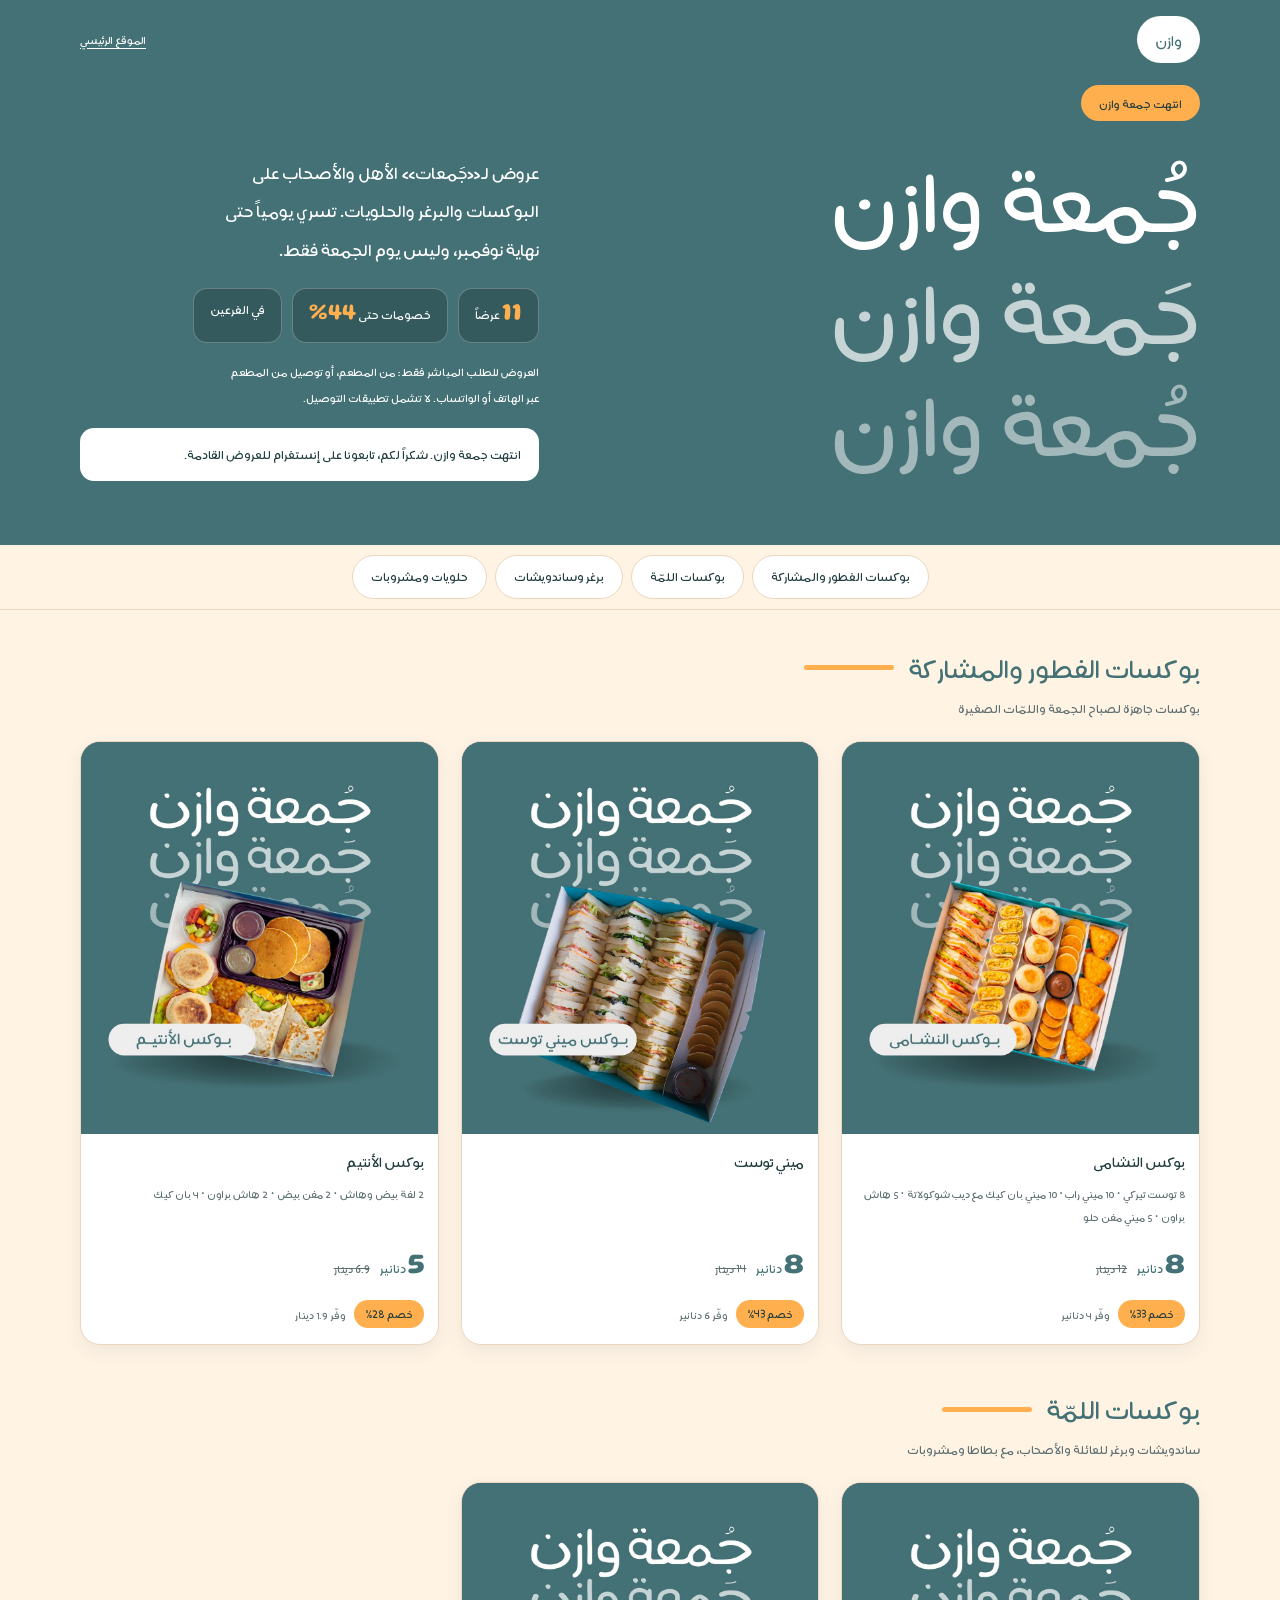
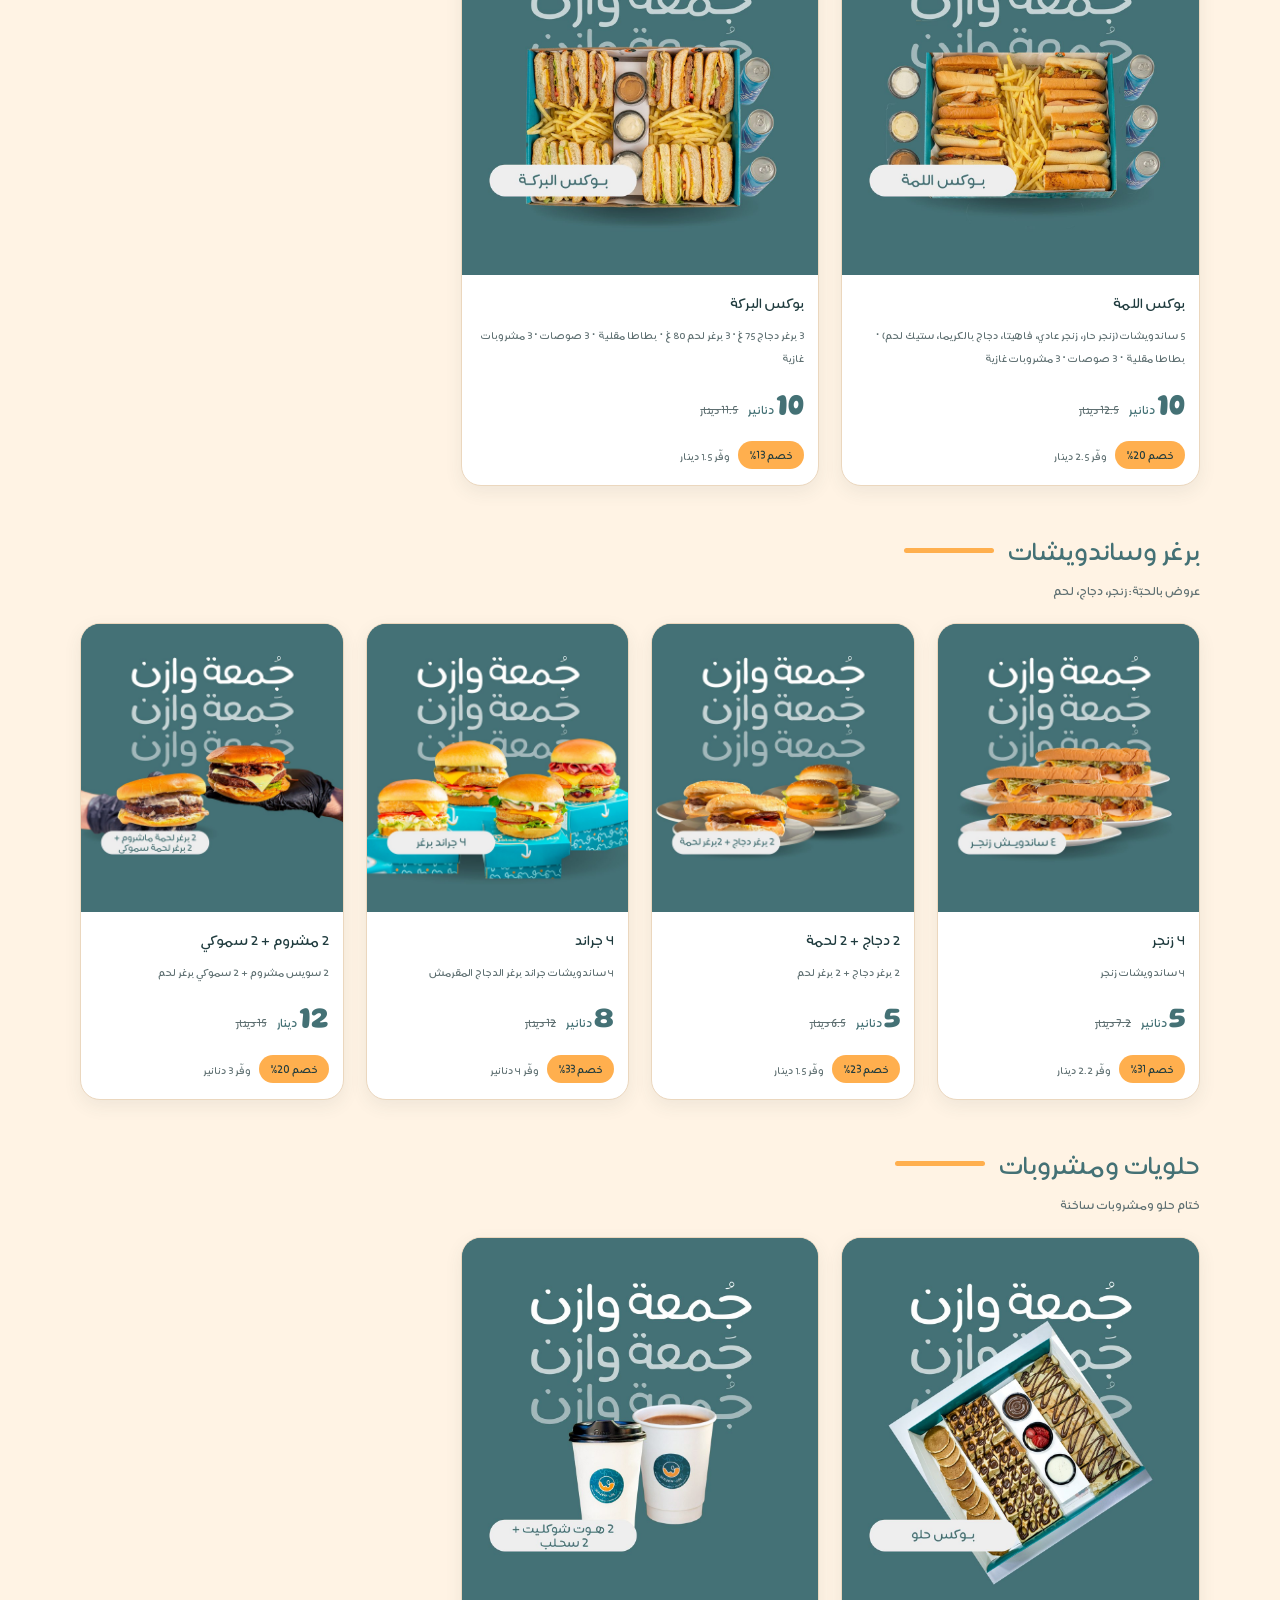
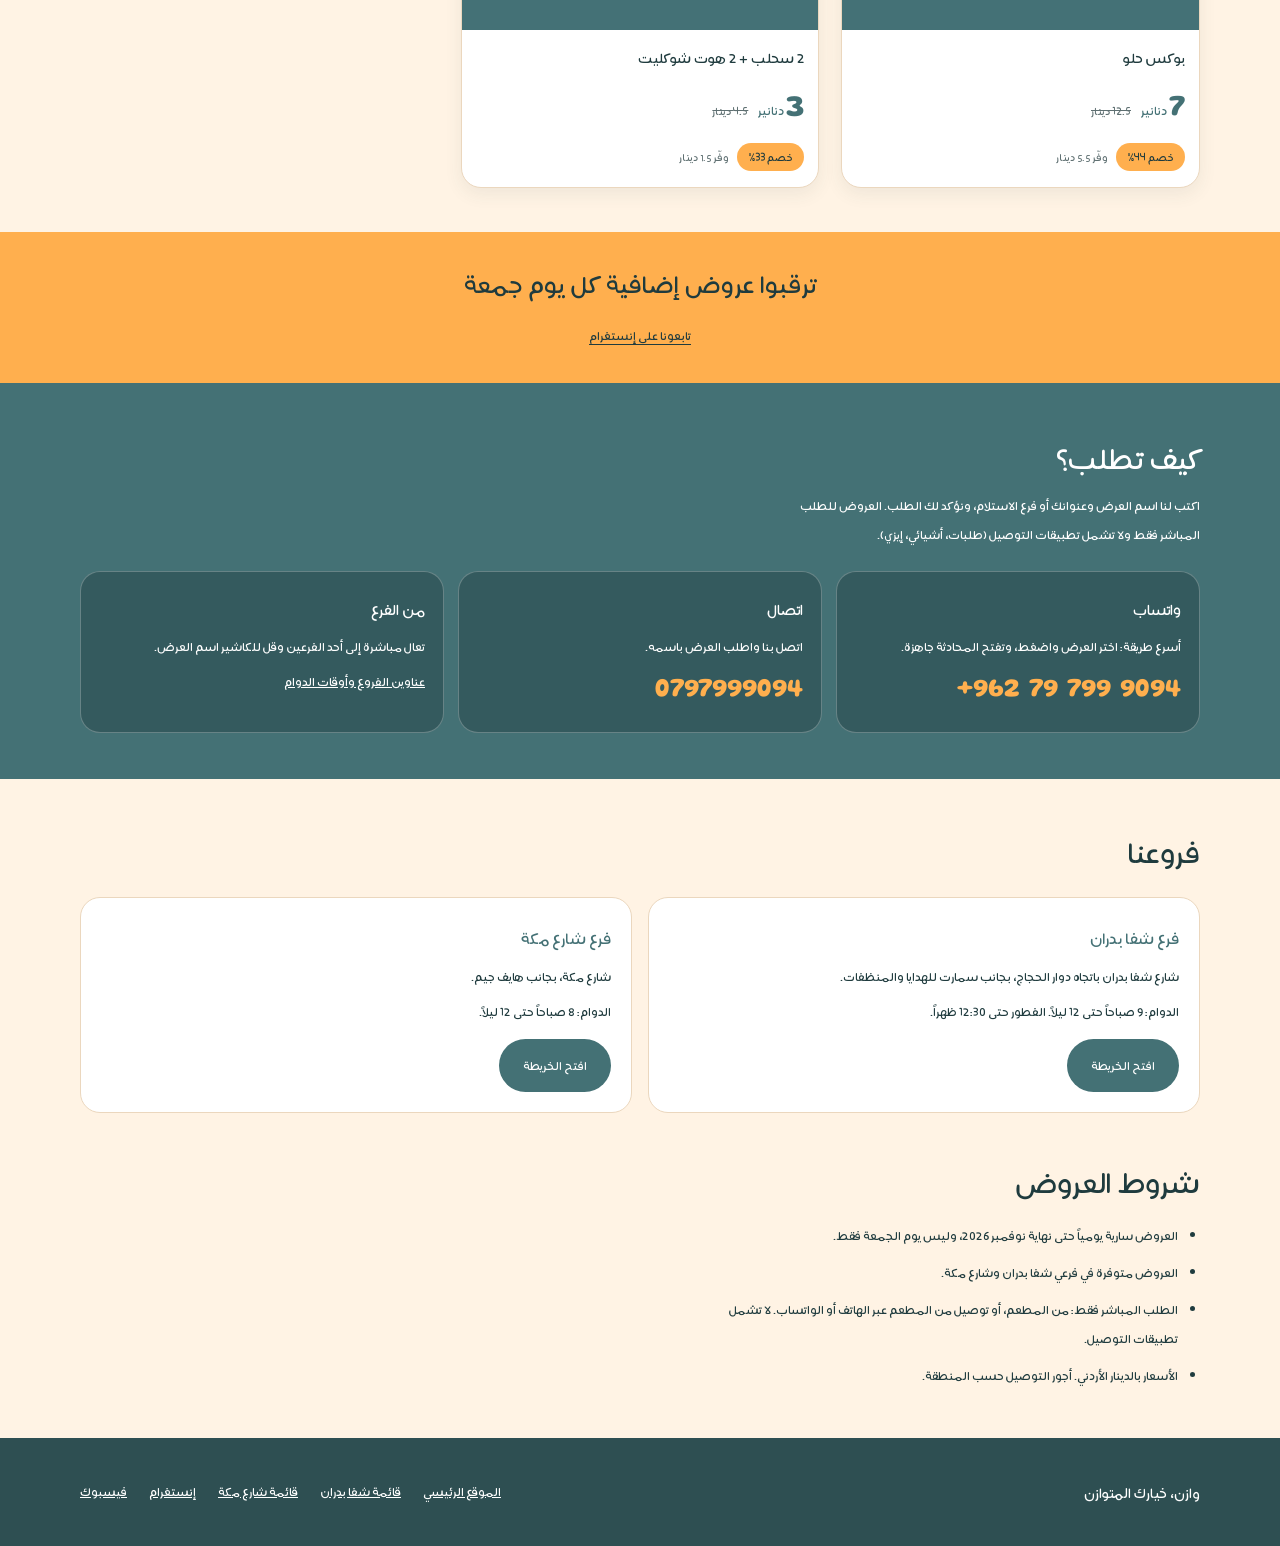
==== commit ef5c9b3a: "Edit November Offers" ====
--- a/NovemberOffers/index.html
+++ b/NovemberOffers/index.html
@@ -4,13 +4,13 @@
 <meta charset="utf-8">
 <meta name="viewport" content="width=device-width, initial-scale=1">
 <title>جمعة وازن | عروض الطلب المباشر حتى 30 نوفمبر</title>
-<meta name="description" content="11 عرضاً بخصومات حتى 43% من وازن: بوكس النشامى بـ 8 دنانير بدل 12، وبوكس اللمة، وعروض البرغر والحلويات. للطلب المباشر عبر الواتساب أو الهاتف أو من الفرع، من 13 حتى 30 نوفمبر.">
+<meta name="description" content="عروض لجمعات الأهل والأصحاب: 11 عرضاً بخصومات حتى 44%، منها بوكس النشامى بـ 8 دنانير بدل 12. يومياً حتى نهاية نوفمبر، للطلب المباشر عبر الواتساب أو الهاتف أو من الفرع.">
 <meta name="theme-color" content="#447175">
 <link rel="canonical" href="https://wazenfoods.com/wazen-friday.html">
 <meta property="og:type" content="website">
 <meta property="og:locale" content="ar_JO">
 <meta property="og:title" content="جمعة وازن | عروض الطلب المباشر حتى 30 نوفمبر">
-<meta property="og:description" content="بوكس النشامى بـ 8 دنانير بدل 12، وخصومات حتى 43% على البوكسات والبرغر والحلويات. من 13 حتى 30 نوفمبر.">
+<meta property="og:description" content="عروض لجمعات الأهل والأصحاب بخصومات حتى 44%، يومياً حتى نهاية نوفمبر. بوكس النشامى بـ 8 دنانير بدل 12.">
 <meta property="og:url" content="https://wazenfoods.com/wazen-friday.html">
 <meta property="og:image" content="https://wazenfoods.com/images/offers/nashama-box.jpg">
 <meta name="twitter:card" content="summary_large_image">
@@ -103,7 +103,7 @@
   .grid.c2{grid-template-columns:repeat(3,minmax(0,1fr))}
 }
 .card{background:#fff;border-radius:var(--radius);overflow:hidden;border:1px solid var(--line);display:flex;flex-direction:column;box-shadow:0 6px 18px rgba(46,79,82,.08);scroll-margin-top:72px}
-.poster{position:relative;aspect-ratio:4/5;background:var(--teal);container-type:inline-size;overflow:hidden}
+.poster{position:relative;aspect-ratio:10/11;background:var(--teal);container-type:inline-size;overflow:hidden}
 .poster img{position:absolute;inset:0;width:100%;height:100%;object-fit:cover}
 .body{padding:14px 14px 16px;display:flex;flex-direction:column;gap:8px;flex:1}
 .body h3{font-weight:300;font-size:1.25rem;line-height:1.35}
@@ -126,8 +126,14 @@
 .ph-tag{margin-top:auto;background:#fff;color:var(--teal);border-radius:4cqw;padding:1.5cqw 8cqw;font-size:8cqw;transform:rotate(-2deg)}
 .ph-tag .num{font-size:11cqw}
 
+
+/* stay-tuned band */
+.soon{margin-top:38px;background:var(--orange);color:var(--ink);padding-block:26px;text-align:center}
+.soon-t{font-size:clamp(1.5rem,5.4vw,2.2rem);line-height:1.4}
+.soon-a{display:inline-flex;align-items:center;min-height:44px;margin-top:6px;font-size:1.05rem;text-underline-offset:4px}
+
 /* how to order */
-.order{background:var(--teal);color:#fff;padding-block:46px;margin-top:34px}
+.order{background:var(--teal);color:#fff;padding-block:46px;margin-top:0}
 .order h2,.branches h2,.terms h2{font-weight:300;font-size:clamp(1.8rem,6vw,2.6rem);line-height:1.3}
 .order .intro{margin-top:8px;max-width:60ch}
 .ways{display:grid;gap:14px;margin-top:22px}
@@ -168,19 +174,19 @@
 <header class="hero">
   <div class="wrap">
     <div class="top">
-      <a class="logo" href="index.html" aria-label="وازن - الصفحة الرئيسية"><img src="../assets/images/logo.png" alt="وازن" height="30" onerror="this.replaceWith(Object.assign(document.createElement('span'),{className:'wm',textContent:'وازن'}))"></a>
-      <a class="toplink" href="index.html">الموقع الرئيسي</a>
+      <a class="logo" href="https://wazenfoods.com/" aria-label="وازن - الصفحة الرئيسية"><img src="https://wazenfoods.com/assets/images/logo.png" alt="وازن" height="30" onerror="this.replaceWith(Object.assign(document.createElement('span'),{className:'wm',textContent:'وازن'}))"></a>
+      <a class="toplink" href="https://wazenfoods.com/">الموقع الرئيسي</a>
     </div>
     <div class="hero-grid">
       <div>
-        <p class="chip" id="status">يومياً من الجمعة 13 حتى 30 نوفمبر</p>
-        <h1 class="title"><span>جُمعة وازن</span><span aria-hidden="true">جُمعة وازن</span><span aria-hidden="true">جُمعة وازن</span></h1>
+        <p class="chip" id="status">يومياً حتى نهاية نوفمبر</p>
+        <h1 class="title"><span>جُمعة وازن</span><span aria-hidden="true">جَمعة وازن</span><span aria-hidden="true">جُمعة وازن</span></h1>
       </div>
       <div>
-        <p class="lead">عروض على البوكسات والبرغر والحلويات، لمن يطلب مباشرة من وازن.</p>
+        <p class="lead">عروض لـ«جَمعات» الأهل والأصحاب على البوكسات والبرغر والحلويات. تسري يومياً حتى نهاية نوفمبر، وليس يوم الجمعة فقط.</p>
         <ul class="stats">
           <li><span class="num">11</span> عرضاً</li>
-          <li>خصومات حتى <span class="num">43%</span></li>
+          <li>خصومات حتى <span class="num">44%</span></li>
           <li>في الفرعين</li>
         </ul>
         <div class="cta">
@@ -209,9 +215,8 @@
               <div class="ph-echo"><span>جُمعة وازن</span><span>جُمعة وازن</span></div>
               <div class="ph-frame">صورة العرض قريباً</div>
               <div class="ph-pill">بوكس النشامى</div>
-              <div class="ph-tag"><span class="num">8</span> دنانير</div>
-            </div>
-            <img src="images/offers/nashama-box.jpg" width="1080" height="1350" loading="lazy" alt="بوكس النشامى بسعر 8 دنانير بدل 12 دينار - جمعة وازن" onerror="this.style.display='none'">
+            </div>
+            <img src="images/offers/nashama-box.jpg" width="1080" height="1188" loading="lazy" alt="بوكس النشامى بسعر 8 دنانير بدل 12 دينار - جمعة وازن" onerror="this.style.display='none'">
           </div>
           <div class="body">
             <h3>بوكس النشامى</h3>
@@ -227,13 +232,12 @@
               <div class="ph-echo"><span>جُمعة وازن</span><span>جُمعة وازن</span></div>
               <div class="ph-frame">صورة العرض قريباً</div>
               <div class="ph-pill">ميني توست</div>
-              <div class="ph-tag"><span class="num">8</span> دنانير</div>
-            </div>
-            <img src="images/offers/mini-toast.jpg" width="1080" height="1350" loading="lazy" alt="ميني توست بسعر 8 دنانير بدل 14 دينار - جمعة وازن" onerror="this.style.display='none'">
+            </div>
+            <img src="images/offers/mini-toast.jpg" width="1080" height="1188" loading="lazy" alt="ميني توست بسعر 8 دنانير بدل 14 دينار - جمعة وازن" onerror="this.style.display='none'">
           </div>
           <div class="body">
             <h3>ميني توست</h3>
-
+            
             <p class="price"><span class="now"><span class="num">8</span> دنانير</span> <span class="vh">بدلاً من</span><s class="was">14 دينار</s></p>
             <p class="save"><span class="badge">خصم 43%</span> وفّر 6 دنانير</p>
             <a class="btn" href="https://wa.me/962797999094?text=%D9%85%D8%B1%D8%AD%D8%A8%D8%A7%D9%8B%20%D9%88%D8%A7%D8%B2%D9%86%D8%8C%20%D8%A8%D8%AF%D9%8A%20%D8%A3%D8%B7%D9%84%D8%A8%20%D9%85%D9%86%20%D8%B9%D8%B1%D9%88%D8%B6%20%D8%AC%D9%85%D8%B9%D8%A9%20%D9%88%D8%A7%D8%B2%D9%86%3A%20%D9%85%D9%8A%D9%86%D9%8A%20%D8%AA%D9%88%D8%B3%D8%AA%20%D8%A8%D8%B3%D8%B9%D8%B1%208%20%D8%AF%D9%86%D8%A7%D9%86%D9%8A%D8%B1." rel="noopener" aria-label="اطلب الآن: ميني توست عبر واتساب">اطلب الآن</a>
@@ -245,9 +249,8 @@
               <div class="ph-echo"><span>جُمعة وازن</span><span>جُمعة وازن</span></div>
               <div class="ph-frame">صورة العرض قريباً</div>
               <div class="ph-pill">بوكس الأنتيم</div>
-              <div class="ph-tag"><span class="num">5</span> دنانير</div>
-            </div>
-            <img src="images/offers/intim-box.jpg" width="1080" height="1350" loading="lazy" alt="بوكس الأنتيم بسعر 5 دنانير بدل 6.9 دينار - جمعة وازن" onerror="this.style.display='none'">
+            </div>
+            <img src="images/offers/intim-box.jpg" width="1080" height="1188" loading="lazy" alt="بوكس الأنتيم بسعر 5 دنانير بدل 6.9 دينار - جمعة وازن" onerror="this.style.display='none'">
           </div>
           <div class="body">
             <h3>بوكس الأنتيم</h3>
@@ -271,9 +274,8 @@
               <div class="ph-echo"><span>جُمعة وازن</span><span>جُمعة وازن</span></div>
               <div class="ph-frame">صورة العرض قريباً</div>
               <div class="ph-pill">بوكس اللمة</div>
-              <div class="ph-tag"><span class="num">10</span> دنانير</div>
-            </div>
-            <img src="images/offers/lammeh-box.jpg" width="1080" height="1350" loading="lazy" alt="بوكس اللمة بسعر 10 دنانير بدل 12.5 دينار - جمعة وازن" onerror="this.style.display='none'">
+            </div>
+            <img src="images/offers/lammeh-box.jpg" width="1080" height="1188" loading="lazy" alt="بوكس اللمة بسعر 10 دنانير بدل 12.5 دينار - جمعة وازن" onerror="this.style.display='none'">
           </div>
           <div class="body">
             <h3>بوكس اللمة</h3>
@@ -289,9 +291,8 @@
               <div class="ph-echo"><span>جُمعة وازن</span><span>جُمعة وازن</span></div>
               <div class="ph-frame">صورة العرض قريباً</div>
               <div class="ph-pill">بوكس البركة</div>
-              <div class="ph-tag"><span class="num">10</span> دنانير</div>
-            </div>
-            <img src="images/offers/barakeh-box.jpg" width="1080" height="1350" loading="lazy" alt="بوكس البركة بسعر 10 دنانير بدل 11.5 دينار - جمعة وازن" onerror="this.style.display='none'">
+            </div>
+            <img src="images/offers/barakeh-box.jpg" width="1080" height="1188" loading="lazy" alt="بوكس البركة بسعر 10 دنانير بدل 11.5 دينار - جمعة وازن" onerror="this.style.display='none'">
           </div>
           <div class="body">
             <h3>بوكس البركة</h3>
@@ -315,9 +316,8 @@
               <div class="ph-echo"><span>جُمعة وازن</span><span>جُمعة وازن</span></div>
               <div class="ph-frame">صورة العرض قريباً</div>
               <div class="ph-pill">4 زنجر</div>
-              <div class="ph-tag"><span class="num">5</span> دنانير</div>
-            </div>
-            <img src="images/offers/zinger-4.jpg" width="1080" height="1350" loading="lazy" alt="4 زنجر بسعر 5 دنانير بدل 7.2 دينار - جمعة وازن" onerror="this.style.display='none'">
+            </div>
+            <img src="images/offers/zinger-4.jpg" width="1080" height="1188" loading="lazy" alt="4 زنجر بسعر 5 دنانير بدل 7.2 دينار - جمعة وازن" onerror="this.style.display='none'">
           </div>
           <div class="body">
             <h3>4 زنجر</h3>
@@ -333,9 +333,8 @@
               <div class="ph-echo"><span>جُمعة وازن</span><span>جُمعة وازن</span></div>
               <div class="ph-frame">صورة العرض قريباً</div>
               <div class="ph-pill">2 دجاج + 2 لحمة</div>
-              <div class="ph-tag"><span class="num">5</span> دنانير</div>
-            </div>
-            <img src="images/offers/chicken-beef-2-2.jpg" width="1080" height="1350" loading="lazy" alt="2 دجاج + 2 لحمة بسعر 5 دنانير بدل 6.5 دينار - جمعة وازن" onerror="this.style.display='none'">
+            </div>
+            <img src="images/offers/chicken-beef-2-2.jpg" width="1080" height="1188" loading="lazy" alt="2 دجاج + 2 لحمة بسعر 5 دنانير بدل 6.5 دينار - جمعة وازن" onerror="this.style.display='none'">
           </div>
           <div class="body">
             <h3>2 دجاج + 2 لحمة</h3>
@@ -351,9 +350,8 @@
               <div class="ph-echo"><span>جُمعة وازن</span><span>جُمعة وازن</span></div>
               <div class="ph-frame">صورة العرض قريباً</div>
               <div class="ph-pill">4 جراند</div>
-              <div class="ph-tag"><span class="num">8</span> دنانير</div>
-            </div>
-            <img src="images/offers/grand-4.jpg" width="1080" height="1350" loading="lazy" alt="4 جراند بسعر 8 دنانير بدل 12 دينار - جمعة وازن" onerror="this.style.display='none'">
+            </div>
+            <img src="images/offers/grand-4.jpg" width="1080" height="1188" loading="lazy" alt="4 جراند بسعر 8 دنانير بدل 12 دينار - جمعة وازن" onerror="this.style.display='none'">
           </div>
           <div class="body">
             <h3>4 جراند</h3>
@@ -369,9 +367,8 @@
               <div class="ph-echo"><span>جُمعة وازن</span><span>جُمعة وازن</span></div>
               <div class="ph-frame">صورة العرض قريباً</div>
               <div class="ph-pill">2 مشروم + 2 سموكي</div>
-              <div class="ph-tag"><span class="num">12</span> دينار</div>
-            </div>
-            <img src="images/offers/mushroom-smoky-2-2.jpg" width="1080" height="1350" loading="lazy" alt="2 مشروم + 2 سموكي بسعر 12 دينار بدل 15 دينار - جمعة وازن" onerror="this.style.display='none'">
+            </div>
+            <img src="images/offers/mushroom-smoky-2-2.jpg" width="1080" height="1188" loading="lazy" alt="2 مشروم + 2 سموكي بسعر 12 دينار بدل 15 دينار - جمعة وازن" onerror="this.style.display='none'">
           </div>
           <div class="body">
             <h3>2 مشروم + 2 سموكي</h3>
@@ -395,15 +392,14 @@
               <div class="ph-echo"><span>جُمعة وازن</span><span>جُمعة وازن</span></div>
               <div class="ph-frame">صورة العرض قريباً</div>
               <div class="ph-pill">بوكس حلو</div>
-              <div class="ph-tag"><span class="num">7</span> دنانير</div>
-            </div>
-            <img src="images/offers/sweet-box.jpg" width="1080" height="1350" loading="lazy" alt="بوكس حلو بسعر 7 دنانير بدل 11.25 دينار - جمعة وازن" onerror="this.style.display='none'">
+            </div>
+            <img src="images/offers/sweet-box.jpg" width="1080" height="1188" loading="lazy" alt="بوكس حلو بسعر 7 دنانير بدل 12.5 دينار - جمعة وازن" onerror="this.style.display='none'">
           </div>
           <div class="body">
             <h3>بوكس حلو</h3>
-
-            <p class="price"><span class="now"><span class="num">7</span> دنانير</span> <span class="vh">بدلاً من</span><s class="was">11.25 دينار</s></p>
-            <p class="save"><span class="badge">خصم 38%</span> وفّر 4.25 دينار</p>
+            
+            <p class="price"><span class="now"><span class="num">7</span> دنانير</span> <span class="vh">بدلاً من</span><s class="was">12.5 دينار</s></p>
+            <p class="save"><span class="badge">خصم 44%</span> وفّر 5.5 دينار</p>
             <a class="btn" href="https://wa.me/962797999094?text=%D9%85%D8%B1%D8%AD%D8%A8%D8%A7%D9%8B%20%D9%88%D8%A7%D8%B2%D9%86%D8%8C%20%D8%A8%D8%AF%D9%8A%20%D8%A3%D8%B7%D9%84%D8%A8%20%D9%85%D9%86%20%D8%B9%D8%B1%D9%88%D8%B6%20%D8%AC%D9%85%D8%B9%D8%A9%20%D9%88%D8%A7%D8%B2%D9%86%3A%20%D8%A8%D9%88%D9%83%D8%B3%20%D8%AD%D9%84%D9%88%20%D8%A8%D8%B3%D8%B9%D8%B1%207%20%D8%AF%D9%86%D8%A7%D9%86%D9%8A%D8%B1." rel="noopener" aria-label="اطلب الآن: بوكس حلو عبر واتساب">اطلب الآن</a>
           </div>
         </article>
@@ -413,13 +409,12 @@
               <div class="ph-echo"><span>جُمعة وازن</span><span>جُمعة وازن</span></div>
               <div class="ph-frame">صورة العرض قريباً</div>
               <div class="ph-pill">2 سحلب + 2 هوت شوكليت</div>
-              <div class="ph-tag"><span class="num">3</span> دنانير</div>
-            </div>
-            <img src="images/offers/sahlab-hotchoc.jpg" width="1080" height="1350" loading="lazy" alt="2 سحلب + 2 هوت شوكليت بسعر 3 دنانير بدل 4.5 دينار - جمعة وازن" onerror="this.style.display='none'">
+            </div>
+            <img src="images/offers/sahlab-hotchoc.jpg" width="1080" height="1188" loading="lazy" alt="2 سحلب + 2 هوت شوكليت بسعر 3 دنانير بدل 4.5 دينار - جمعة وازن" onerror="this.style.display='none'">
           </div>
           <div class="body">
             <h3>2 سحلب + 2 هوت شوكليت</h3>
-
+            
             <p class="price"><span class="now"><span class="num">3</span> دنانير</span> <span class="vh">بدلاً من</span><s class="was">4.5 دينار</s></p>
             <p class="save"><span class="badge">خصم 33%</span> وفّر 1.5 دينار</p>
             <a class="btn" href="https://wa.me/962797999094?text=%D9%85%D8%B1%D8%AD%D8%A8%D8%A7%D9%8B%20%D9%88%D8%A7%D8%B2%D9%86%D8%8C%20%D8%A8%D8%AF%D9%8A%20%D8%A3%D8%B7%D9%84%D8%A8%20%D9%85%D9%86%20%D8%B9%D8%B1%D9%88%D8%B6%20%D8%AC%D9%85%D8%B9%D8%A9%20%D9%88%D8%A7%D8%B2%D9%86%3A%202%20%D8%B3%D8%AD%D9%84%D8%A8%20%2B%202%20%D9%87%D9%88%D8%AA%20%D8%B4%D9%88%D9%83%D9%84%D9%8A%D8%AA%20%D8%A8%D8%B3%D8%B9%D8%B1%203%20%D8%AF%D9%86%D8%A7%D9%86%D9%8A%D8%B1." rel="noopener" aria-label="اطلب الآن: 2 سحلب + 2 هوت شوكليت عبر واتساب">اطلب الآن</a>
@@ -428,6 +423,13 @@
         </div>
       </div>
     </section>
+
+  <section class="soon" aria-label="عروض الجمعة القادمة">
+    <div class="wrap">
+      <p class="soon-t">ترقبوا عروض إضافية كل يوم جمعة</p>
+      <a class="soon-a" href="https://www.instagram.com/wazen_foods/" rel="noopener">تابعونا على إنستغرام</a>
+    </div>
+  </section>
 
   <section class="order" id="order" aria-labelledby="h-order">
     <div class="wrap">
@@ -477,7 +479,7 @@
     <div class="wrap">
       <h2 id="h-terms">شروط العروض</h2>
       <ul>
-        <li>العروض سارية يومياً من الجمعة 13 نوفمبر حتى 30 نوفمبر 2026.</li>
+        <li>العروض سارية يومياً حتى نهاية نوفمبر 2026، وليس يوم الجمعة فقط.</li>
         <li>العروض متوفرة في فرعي شفا بدران وشارع مكة.</li>
         <li>الطلب المباشر فقط: من المطعم، أو توصيل من المطعم عبر الهاتف أو الواتساب. لا تشمل تطبيقات التوصيل.</li>
         <li>الأسعار بالدينار الأردني. أجور التوصيل حسب المنطقة.</li>
@@ -490,9 +492,9 @@
   <div class="wrap">
     <p class="tag">وازن، خيارك المتوازن</p>
     <nav aria-label="روابط وازن">
-      <a href="index.html">الموقع الرئيسي</a>
-      <a href="menu.html">قائمة شفا بدران</a>
-      <a href="meccah_street_menu.html">قائمة شارع مكة</a>
+      <a href="https://wazenfoods.com/">الموقع الرئيسي</a>
+      <a href="https://wazenfoods.com/menu.html">قائمة شفا بدران</a>
+      <a href="https://wazenfoods.com/meccah_street_menu.html">قائمة شارع مكة</a>
       <a href="https://www.instagram.com/wazen_foods/" rel="noopener">إنستغرام</a>
       <a href="https://www.facebook.com/wazen.food" rel="noopener">فيسبوك</a>
     </nav>
@@ -508,7 +510,7 @@
 /* Offer dates (Jordan time, UTC+3). To change them, edit these two lines. */
 (function () {
   try {
-    var START = new Date('2026-11-13T00:00:00+03:00');
+    var START = new Date('2026-11-12T00:00:00+03:00');
     var END = new Date('2026-12-01T00:00:00+03:00'); // the offer ends at the end of 30 Nov
     var now = new Date();
     var chip = document.getElementById('status');
@@ -516,9 +518,9 @@
     if (now < START) {
       var d = Math.ceil((START - now) / 864e5);
       var when = d === 1 ? 'غداً' : d === 2 ? 'بعد يومين' : d <= 10 ? 'بعد ' + d + ' أيام' : 'بعد ' + d + ' يوماً';
-      chip.textContent = 'تبدأ الجمعة 13 نوفمبر (' + when + ')';
+      chip.textContent = 'تبدأ العروض ' + when;
     } else if (now < END) {
-      chip.textContent = 'العروض سارية الآن حتى 30 نوفمبر';
+      chip.textContent = 'يومياً حتى نهاية نوفمبر';
     } else {
       chip.textContent = 'انتهت جمعة وازن';
       document.documentElement.classList.add('ended');
